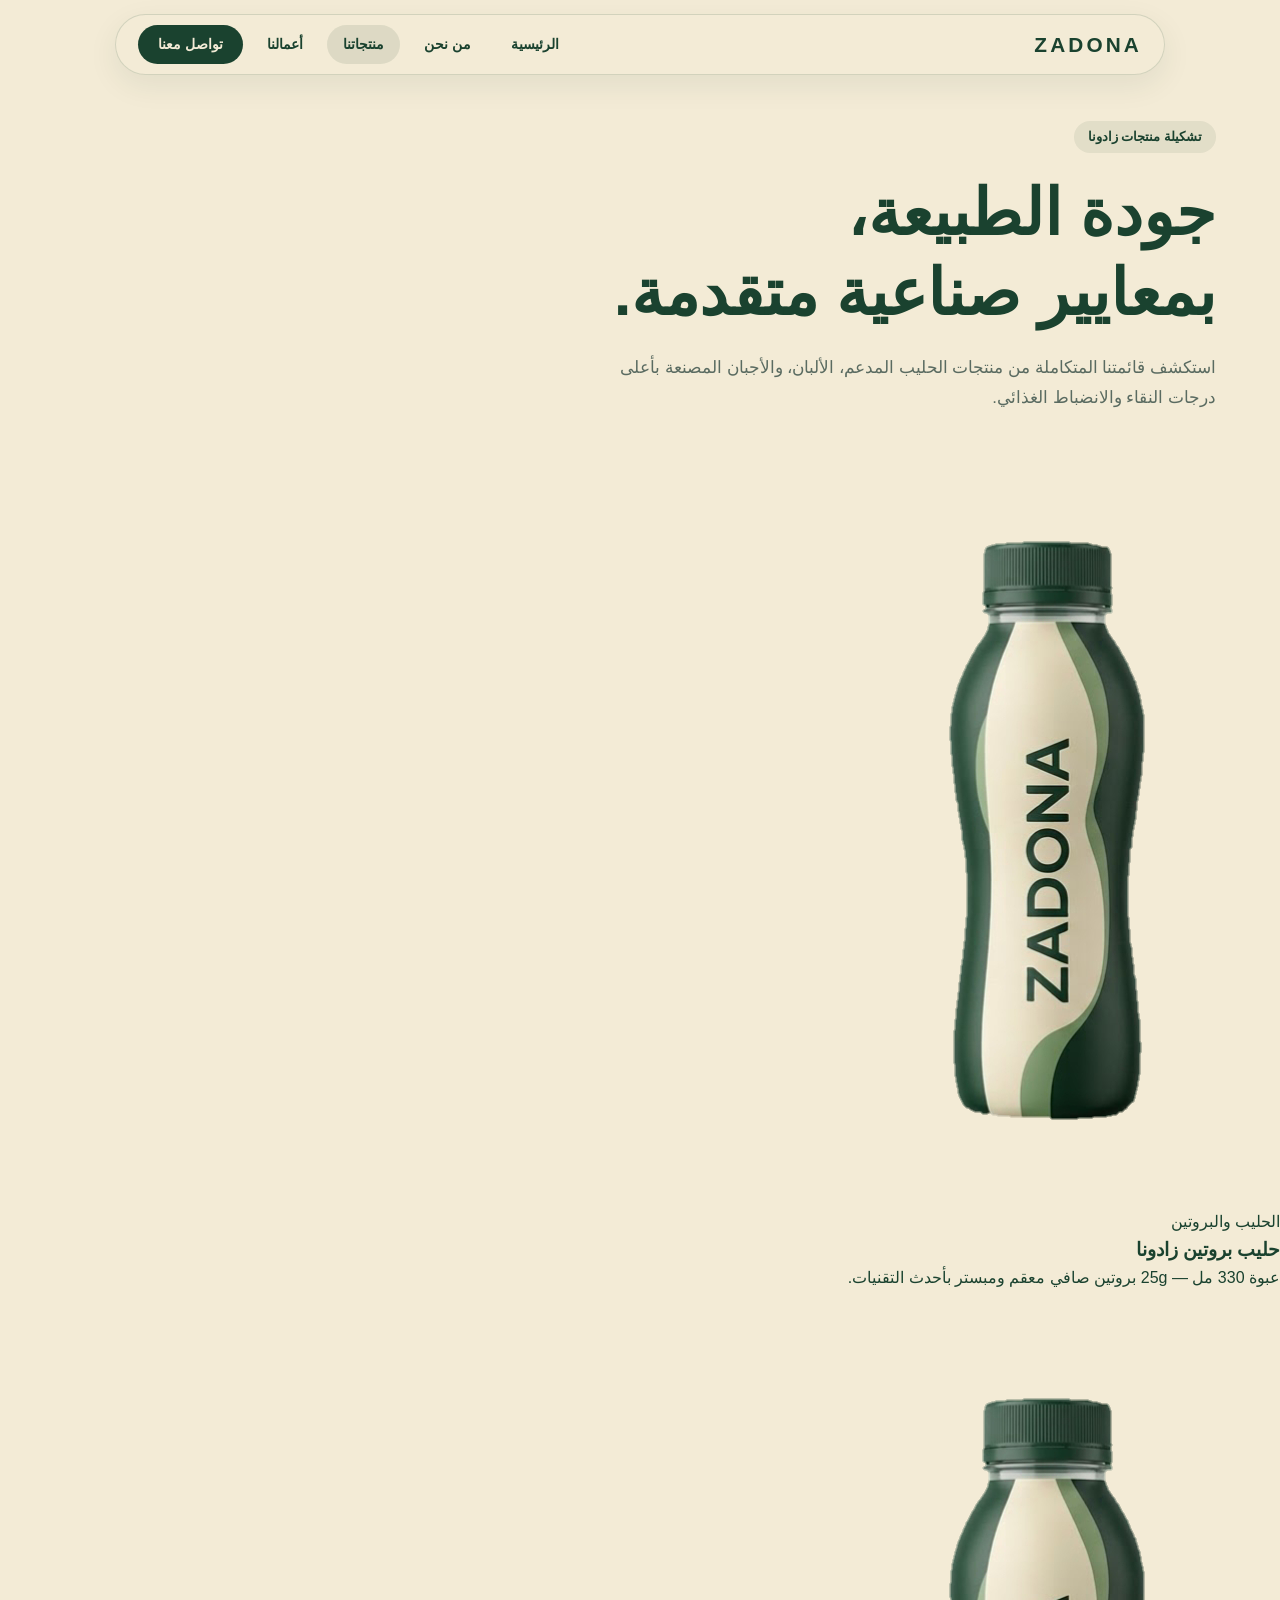
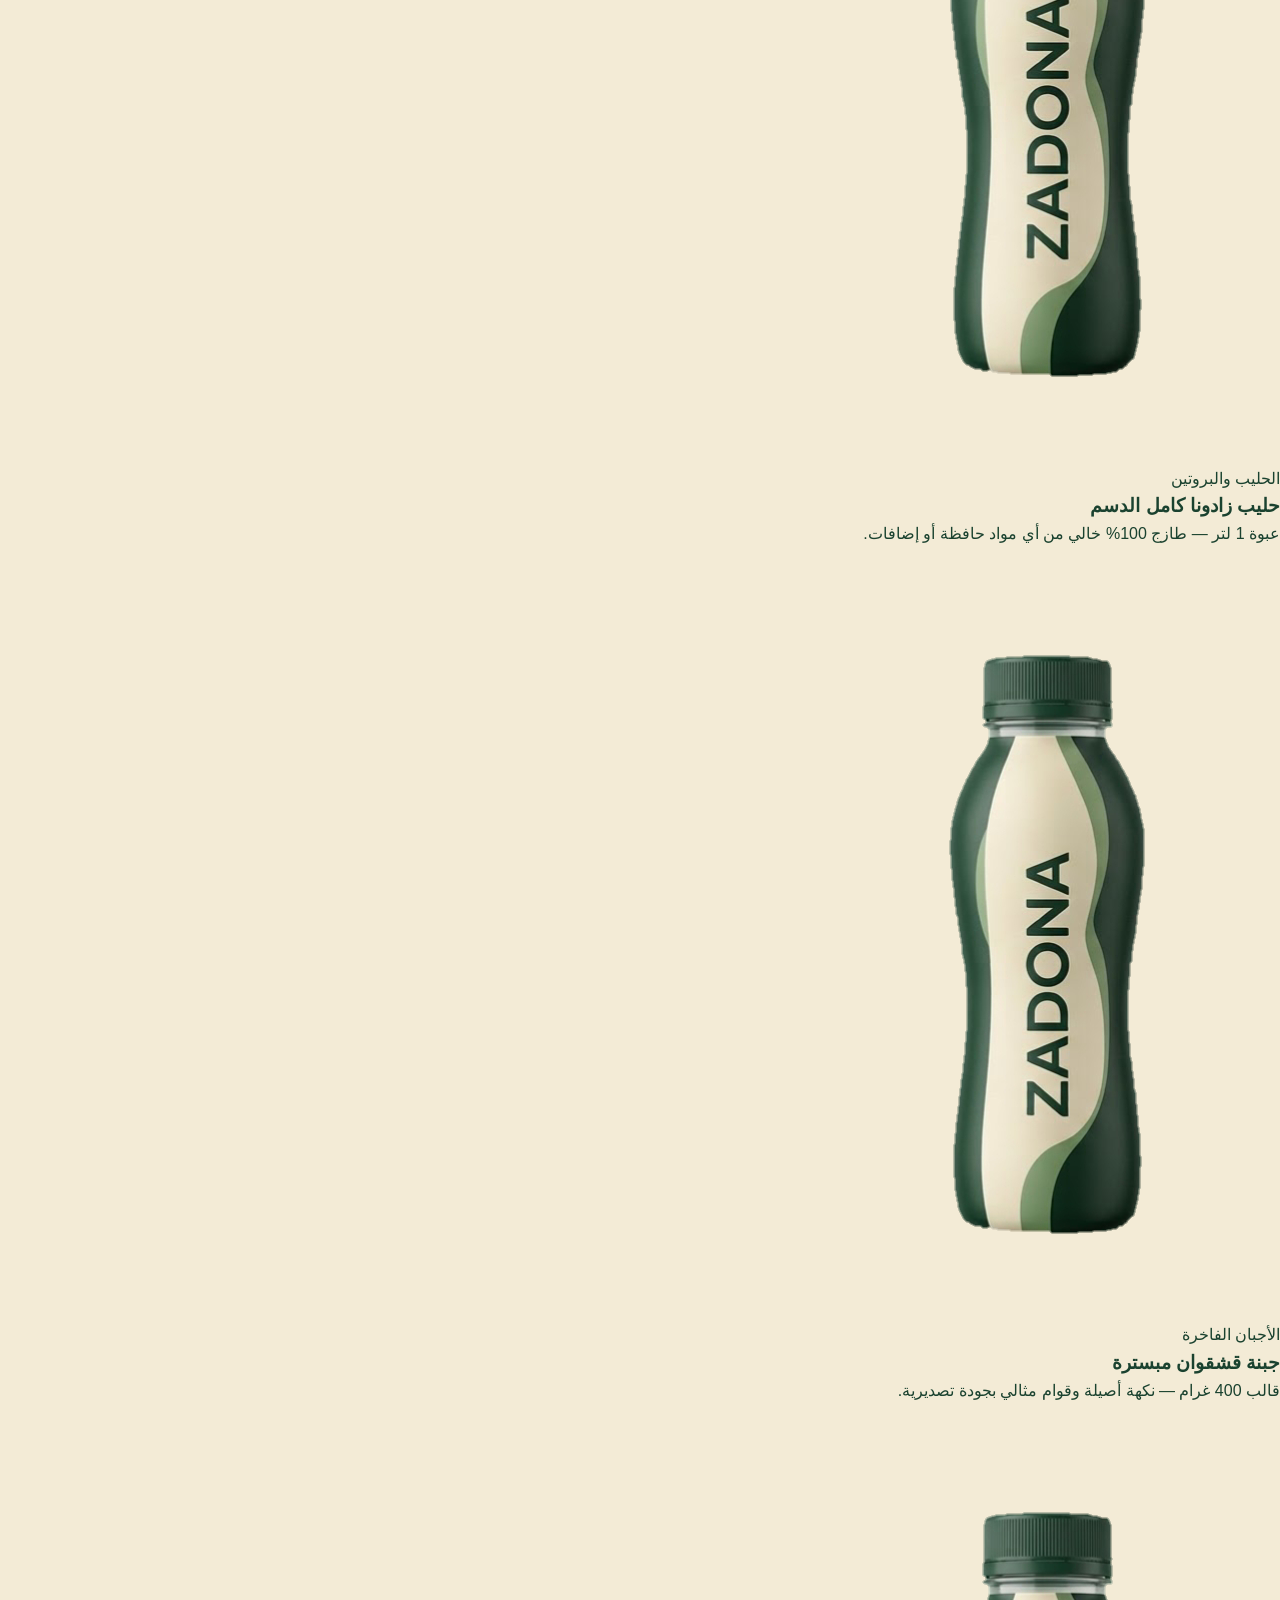
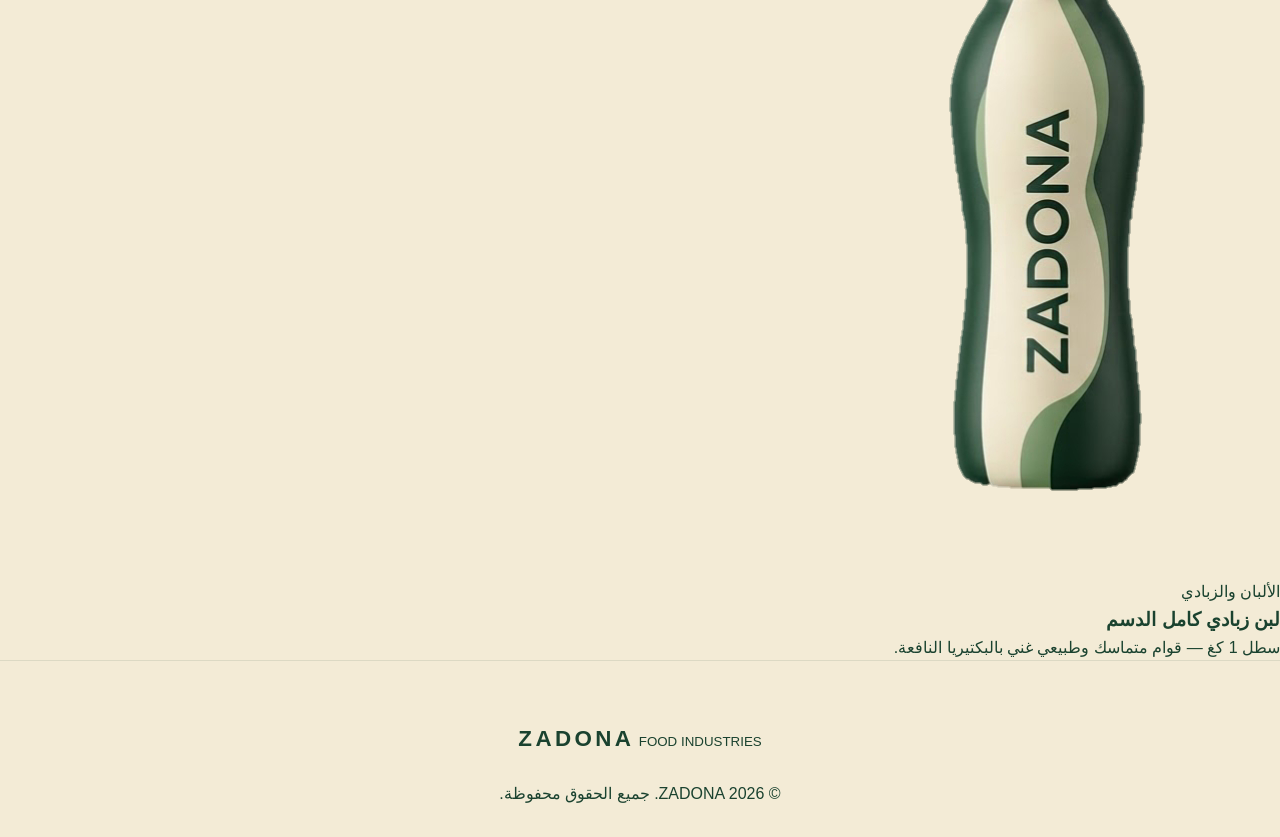
==== products.html @ 3dcd022c "Create products page" ====
<!DOCTYPE html>
<html lang="ar" dir="rtl">
<head>
  <meta charset="UTF-8">
  <meta name="viewport" content="width=device-width, initial-scale=1.0">
  <title>منتجاتنا | ZADONA</title>
  <link rel="stylesheet" href="./style.css?v=2">
</head>
<body>

  <!-- النافبار الزجاجي -->
  <header class="glass-header">
    <div class="glass-nav-container">
      <div class="nav-brand">
        <a href="index.html">ZADONA</a>
      </div>
      <nav class="nav-menu">
        <a href="index.html" class="nav-item">الرئيسية</a>
        <a href="about.html" class="nav-item">من نحن</a>
        <a href="products.html" class="nav-item active">منتجاتنا</a>
        <a href="works.html" class="nav-item">أعمالنا</a>
        <a href="contact.html" class="nav-item nav-btn-cta">تواصل معنا</a>
      </nav>
    </div>
  </header>

  <main>
    <!-- قسم رأس الصفحة -->
    <section class="hero-section" style="padding-bottom: 20px;">
      <div class="hero-container">
        <span class="badge">تشكيلة منتجات زادونا</span>
        <h1 class="hero-title">جودة الطبيعة،<br><span>بمعايير صناعية متقدمة.</span></h1>
        <p class="hero-desc">
          استكشف قائمتنا المتكاملة من منتجات الحليب المدعم، الألبان، والأجبان المصنعة بأعلى درجات النقاء والانضباط الغذائي.
        </p>
      </div>
    </section>

    <!-- شبكة المنتجات -->
    <section class="products-section" style="padding-top: 0;">
      <div class="products-showcase-grid">

        <!-- منتج 1 -->
        <div class="product-item-card">
          <div class="item-img-box">
            <img src="./public/images/bottle.png" alt="حليب بروتين زادونا">
          </div>
          <div class="item-details">
            <span class="item-tag">الحليب والبروتين</span>
            <h3>حليب بروتين زادونا</h3>
            <p>عبوة 330 مل — 25g بروتين صافي معقم ومبستر بأحدث التقنيات.</p>
          </div>
        </div>

        <!-- منتج 2 -->
        <div class="product-item-card">
          <div class="item-img-box">
            <img src="./public/images/bottle.png" alt="حليب كامل الدسم">
          </div>
          <div class="item-details">
            <span class="item-tag">الحليب والبروتين</span>
            <h3>حليب زادونا كامل الدسم</h3>
            <p>عبوة 1 لتر — طازج 100% خالي من أي مواد حافظة أو إضافات.</p>
          </div>
        </div>

        <!-- منتج 3 -->
        <div class="product-item-card">
          <div class="item-img-box">
            <img src="./public/images/bottle.png" alt="جبنة قشقوان زادونا">
          </div>
          <div class="item-details">
            <span class="item-tag">الأجبان الفاخرة</span>
            <h3>جبنة قشقوان مبسترة</h3>
            <p>قالب 400 غرام — نكهة أصيلة وقوام مثالي بجودة تصديرية.</p>
          </div>
        </div>

        <!-- منتج 4 -->
        <div class="product-item-card">
          <div class="item-img-box">
            <img src="./public/images/bottle.png" alt="لبن زبادي زادونا">
          </div>
          <div class="item-details">
            <span class="item-tag">الألبان والزبادي</span>
            <h3>لبن زبادي كامل الدسم</h3>
            <p>سطل 1 كغ — قوام متماسك وطبيعي غني بالبكتيريا النافعة.</p>
          </div>
        </div>

      </div>
    </section>
  </main>

  <!-- الفوتر -->
  <footer class="site-footer">
    <div class="footer-container">
      <div class="footer-logo">
        <span class="brand-name">ZADONA</span>
        <small class="brand-sub">FOOD INDUSTRIES</small>
      </div>
      <p class="footer-rights">© ZADONA 2026. جميع الحقوق محفوظة.</p>
    </div>
  </footer>

</body>
</html>
---- style.css ----
:root {
  --zadona-green: #1a422f;
  --zadona-cream: #f3ebd6;
  --zadona-card-bg: #faf5e8;
  --text-dark: #1a422f;
  --text-muted: #5a6b61;
}

* {
  margin: 0;
  padding: 0;
  box-sizing: border-box;
}

html, body {
  background-color: var(--zadona-cream);
  color: var(--text-dark);
  font-family: -apple-system, BlinkMacSystemFont, "Segoe UI", Roboto, sans-serif;
  overflow-x: hidden;
  line-height: 1.6;
  direction: rtl;
}

/* ===================================================
   نافبار زجاجي (Glassmorphism Navbar)
=================================================== */
.glass-header {
  position: sticky;
  top: 14px;
  left: 0;
  right: 0;
  z-index: 1000;
  padding: 0 16px;
  display: flex;
  justify-content: center;
}

.glass-nav-container {
  width: 100%;
  max-width: 1050px;
  background: rgba(243, 235, 214, 0.75);
  backdrop-filter: blur(16px);
  -webkit-backdrop-filter: blur(16px);
  border: 1px solid rgba(26, 66, 47, 0.15);
  box-shadow: 0 10px 30px rgba(26, 66, 47, 0.08);
  border-radius: 40px;
  padding: 10px 22px;
  display: flex;
  align-items: center;
  justify-content: space-between;
}

.nav-brand a {
  font-size: 1.3rem;
  font-weight: 900;
  letter-spacing: 0.15em;
  color: var(--zadona-green);
  text-decoration: none;
}

.nav-menu {
  display: flex;
  align-items: center;
  gap: 8px;
}

.nav-item {
  text-decoration: none;
  color: var(--zadona-green);
  font-size: 0.88rem;
  font-weight: 700;
  padding: 8px 16px;
  border-radius: 20px;
  transition: 0.25s ease;
}

.nav-item:hover,
.nav-item.active {
  background: rgba(26, 66, 47, 0.1);
}

.nav-btn-cta {
  background: var(--zadona-green) !important;
  color: var(--zadona-cream) !important;
  padding: 8px 20px;
}

/* العبوة في الهيرو */
.floating-bottle {
  position: absolute;
  top: 165px;        /* رفع العبوة لتصير بمحاذاة "بمعايير صناعية" تماماً */
  left: 6vw;
  width: 75px;
  z-index: 10;
  pointer-events: none;
  filter: drop-shadow(0 14px 22px rgba(26, 66, 47, 0.22));
}

.floating-bottle img {
  width: 100%;
  height: auto;
  display: block;
}

/* ===================================================
   الهيرو والأقسام
=================================================== */
.hero-section {
  padding: 60px 24px;
  max-width: 1200px;
  margin: 0 auto;
}

.badge {
  display: inline-block;
  background: rgba(26, 66, 47, 0.08);
  padding: 6px 14px;
  border-radius: 20px;
  font-size: 0.8rem;
  font-weight: 700;
  margin-bottom: 20px;
}

.hero-title {
  font-size: clamp(2.2rem, 5.5vw, 4rem);
  font-weight: 900;
  line-height: 1.25;
  margin-bottom: 20px;
}

.hero-desc {
  font-size: 1.05rem;
  color: var(--text-muted);
  max-width: 600px;
  line-height: 1.8;
}

.hero-bento {
  display: grid;
  grid-template-columns: repeat(2, 1fr);
  gap: 20px;
  margin-top: 30px;
}

.bento-card {
  background: var(--zadona-card-bg);
  border: 1px solid rgba(26, 66, 47, 0.08);
  border-radius: 16px;
  overflow: hidden;
  padding: 16px;
}

.bento-card img {
  width: 100%;
  height: 200px;
  object-fit: cover;
  border-radius: 12px;
  margin-bottom: 12px;
}

.bento-card span {
  font-size: 0.85rem;
  font-weight: 700;
  color: var(--text-muted);
}

/* المدار والجودة */
.about-section {
  padding: 80px 24px;
  background: #fbf7ee;
  border-top: 1px solid rgba(26, 66, 47, 0.06);
}

.about-container {
  max-width: 1100px;
  margin: 0 auto;
  display: grid;
  grid-template-columns: 1fr 1fr;
  align-items: center;
  gap: 40px;
}

.orbit-visual {
  display: flex;
  justify-content: center;
}

.orbit-circle {
  width: 200px;
  height: 200px;
  border: 1px solid rgba(26, 66, 47, 0.2);
  border-radius: 50%;
  position: relative;
  display: flex;
  align-items: center;
  justify-content: center;
}

.orbit-center {
  background: var(--zadona-green);
  color: var(--zadona-cream);
  width: 65px;
  height: 65px;
  border-radius: 50%;
  display: flex;
  align-items: center;
  justify-content: center;
  font-weight: 800;
}

.orbit-tag {
  position: absolute;
  font-weight: 800;
}
.orbit-tag.top { top: 10px; }
.orbit-tag.bottom { bottom: 10px; }

.section-label {
  font-size: 0.8rem;
  font-weight: 700;
  color: var(--text-muted);
  display: block;
  margin-bottom: 10px;
}

.about-content h2 {
  font-size: 2.2rem;
  font-weight: 900;
  margin-bottom: 16px;
}

.quality-editorial {
  padding: 80px 24px;
  max-width: 1100px;
  margin: 0 auto;
}

.quality-top {
  margin-bottom: 40px;
  border-bottom: 1px solid rgba(26, 66, 47, 0.1);
  padding-bottom: 20px;
}

.quality-caption {
  font-size: 1.1rem;
  font-weight: 600;
}

.quality-stage {
  display: flex;
  flex-direction: column;
  gap: 30px;
}

.quality-item {
  display: grid;
  grid-template-columns: 45px 1fr;
  gap: 16px;
  border-bottom: 1px solid rgba(26, 66, 47, 0.08);
  padding-bottom: 24px;
}

.quality-badges {
  margin-top: 50px;
  display: grid;
  grid-template-columns: repeat(4, 1fr);
  gap: 14px;
}

.quality-badges > div {
  background: var(--zadona-card-bg);
  border: 1px solid rgba(26, 66, 47, 0.1);
  border-radius: 12px;
  padding: 16px;
  text-align: center;
}

/* الإحصائيات وبانر التواصل */
.stats-section {
  padding: 50px 24px;
  background: #ebe3cb;
}

.stats-container {
  max-width: 900px;
  margin: 0 auto;
  display: grid;
  grid-template-columns: repeat(3, 1fr);
  gap: 20px;
  text-align: center;
}

.stat-num {
  font-size: 2.4rem;
  font-weight: 900;
  display: block;
}

.contact-cta-section {
  background: var(--zadona-green);
  color: var(--zadona-cream);
  padding: 80px 24px;
  text-align: center;
}

.cta-title {
  font-size: 2.6rem;
  font-weight: 900;
  margin-bottom: 24px;
}

.cta-btn {
  display: inline-flex;
  background: var(--zadona-cream);
  color: var(--zadona-green);
  padding: 12px 28px;
  border-radius: 30px;
  text-decoration: none;
  font-weight: 800;
}

/* ===================================================
   الفوتر الأخضر الموحد
=================================================== */
.site-footer {
  padding: 60px 24px 30px;
  text-align: center;
  border-top: 1px solid rgba(26, 66, 47, 0.1);
}

.footer-container {
  max-width: 600px;
  margin: 0 auto;
  display: flex;
  flex-direction: column;
  gap: 24px;
}

.brand-name {
  font-size: 1.4rem;
  font-weight: 900;
  letter-spacing: 0.15em;
  color: var(--zadona-green);
}

.contact-list {
  list-style: none;
  display: flex;
  flex-direction: column;
  gap: 8px;
  margin-top: 10px;
}

.contact-list a {
  color: var(--zadona-green);
  text-decoration: none;
  font-weight: 600;
}

.social-links {
  display: flex;
  justify-content: center;
  flex-wrap: wrap;
  gap: 10px;
  margin-top: 10px;
}

.social-links a {
  color: var(--zadona-green);
  text-decoration: none;
  font-size: 0.85rem;
  font-weight: 700;
  padding: 6px 14px;
  border: 1px solid rgba(26, 66, 47, 0.25);
  border-radius: 20px;
}

.footer-bottom {
  margin-top: 30px;
  border-top: 1px solid rgba(26, 66, 47, 0.08);
  padding-top: 16px;
  font-size: 0.75rem;
  color: var(--text-muted);
}

/* تجاوب الموبايل */
@media (max-width: 768px) {
  .hero-bento,
  .about-container,
  .stats-container {
    grid-template-columns: 1fr;
  }
  .quality-badges {
    grid-template-columns: repeat(2, 1fr);
  }
  .glass-header {
    top: 8px;
    padding: 0 10px;
  }
  .glass-nav-container {
    padding: 8px 12px;
    border-radius: 20px;
  }
  .nav-menu {
    gap: 4px;
    overflow-x: auto;
  }
  .nav-item {
    font-size: 0.76rem;
    padding: 5px 8px;
    white-space: nowrap;
  }
}
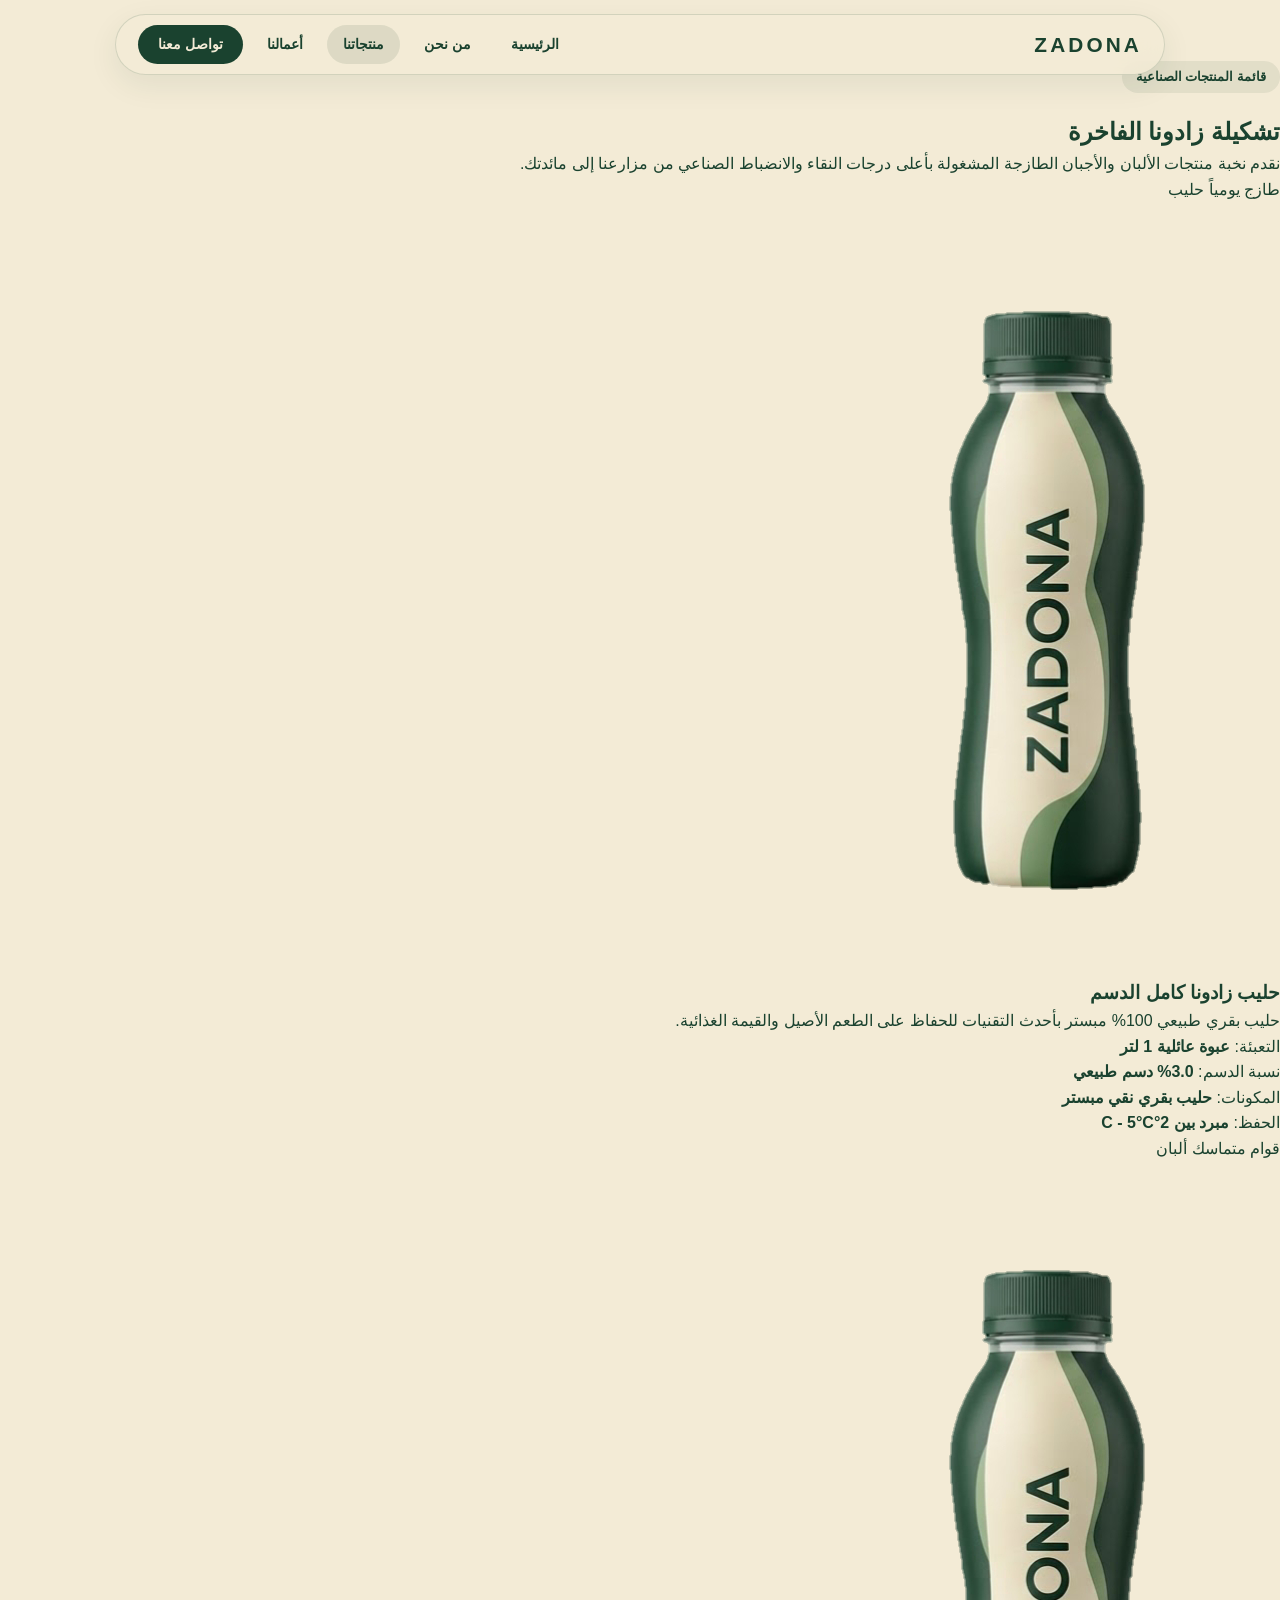
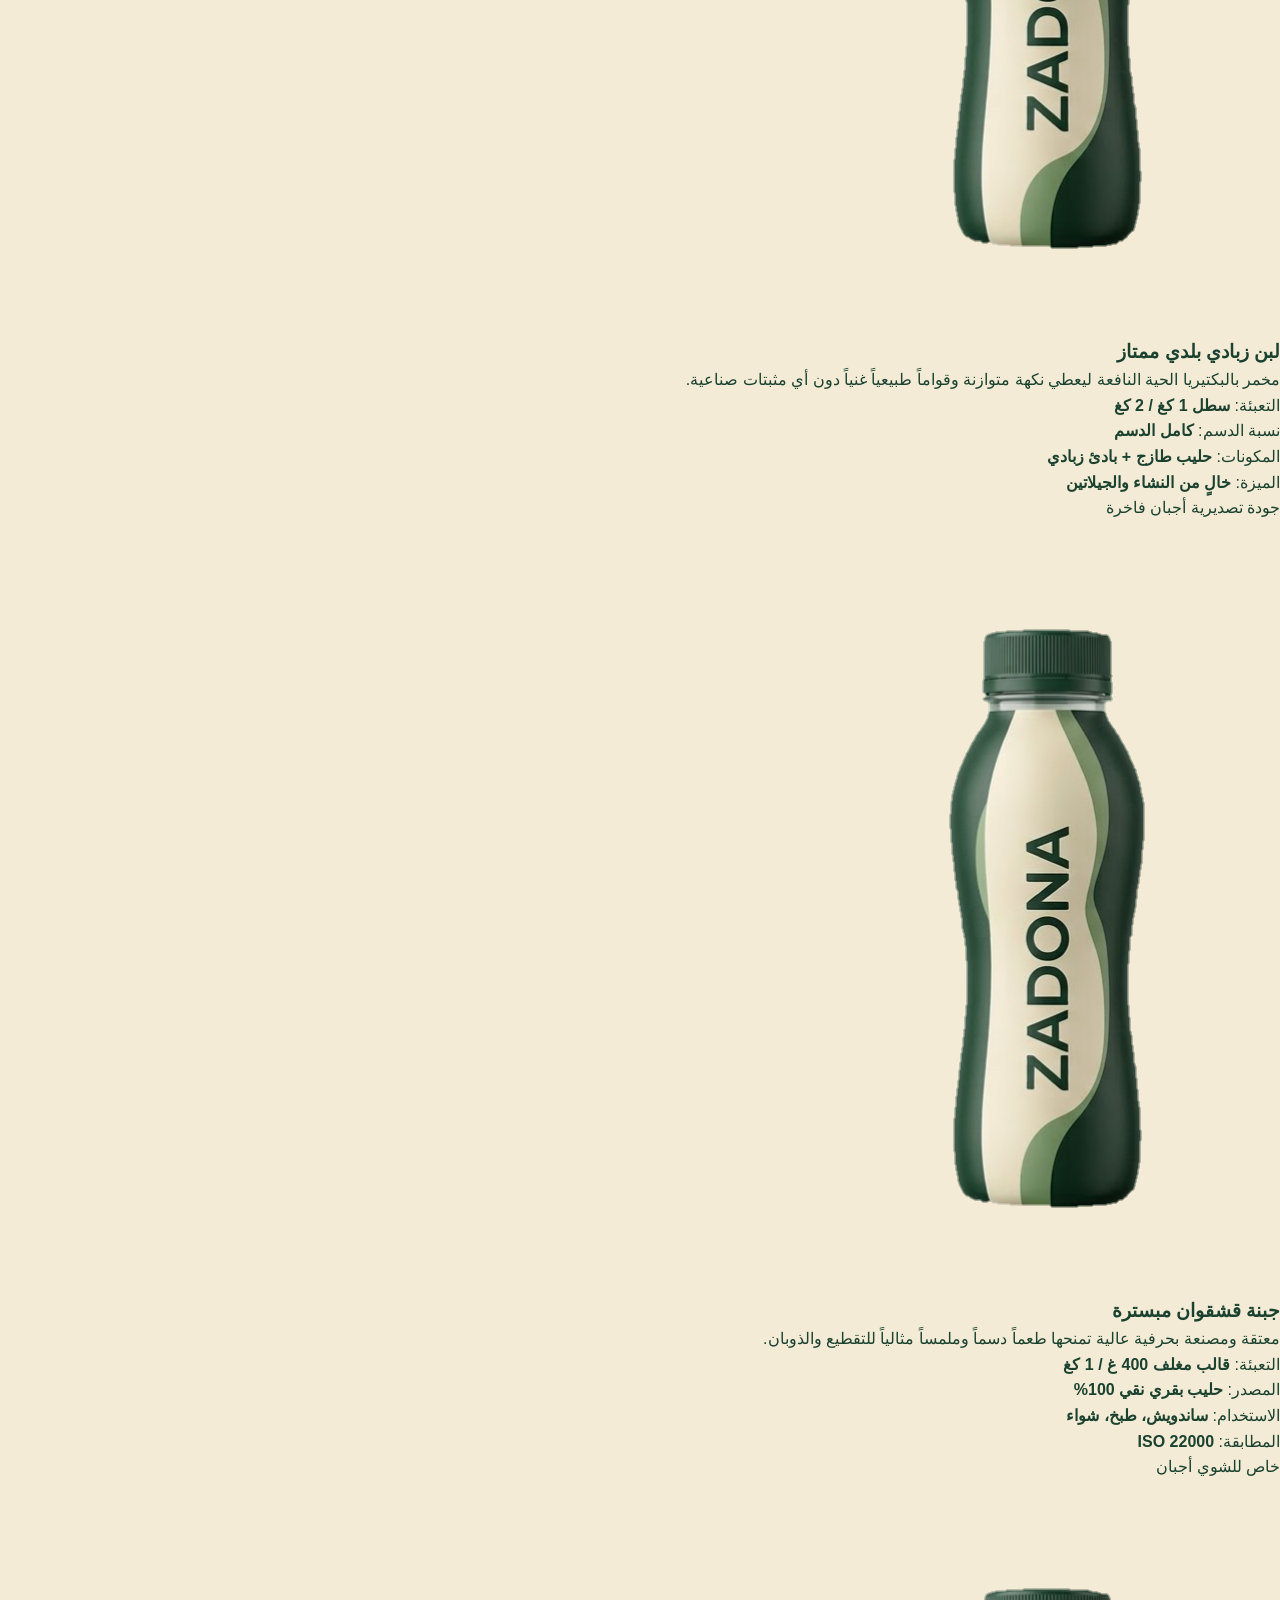
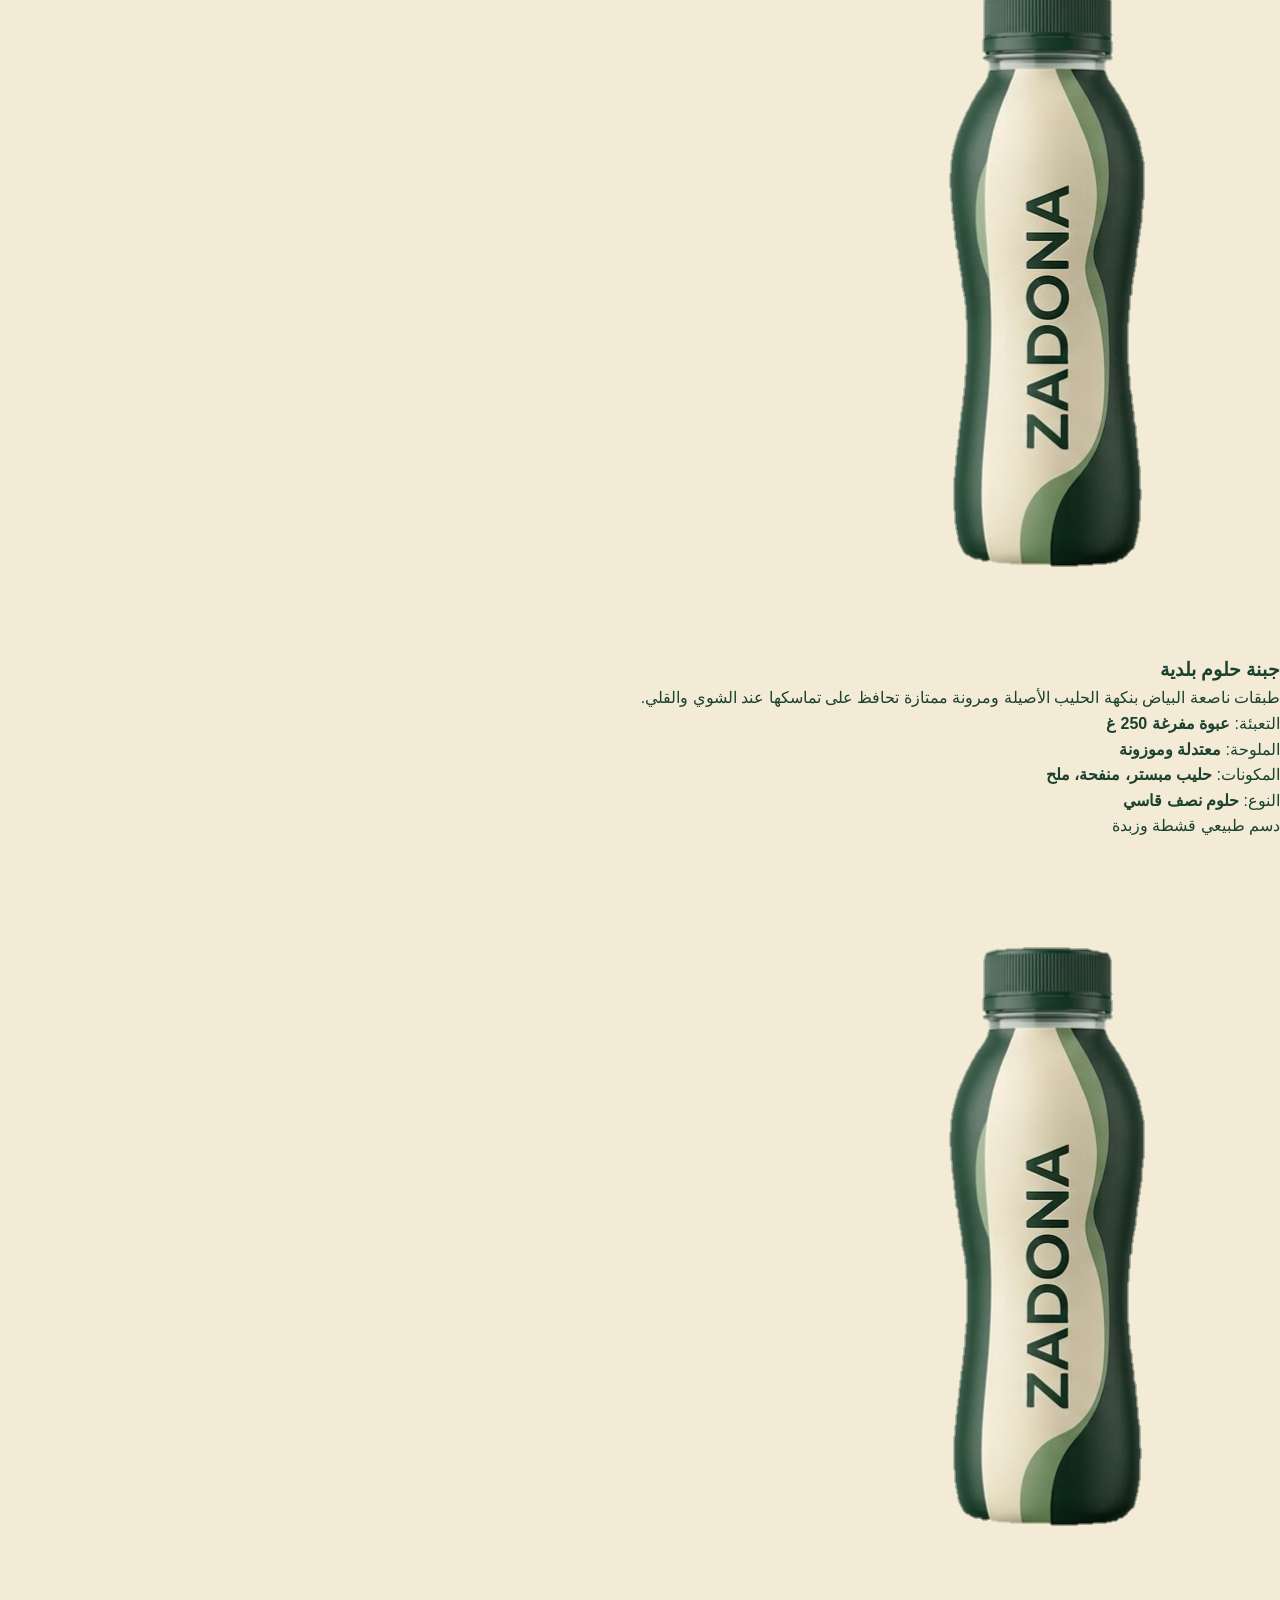
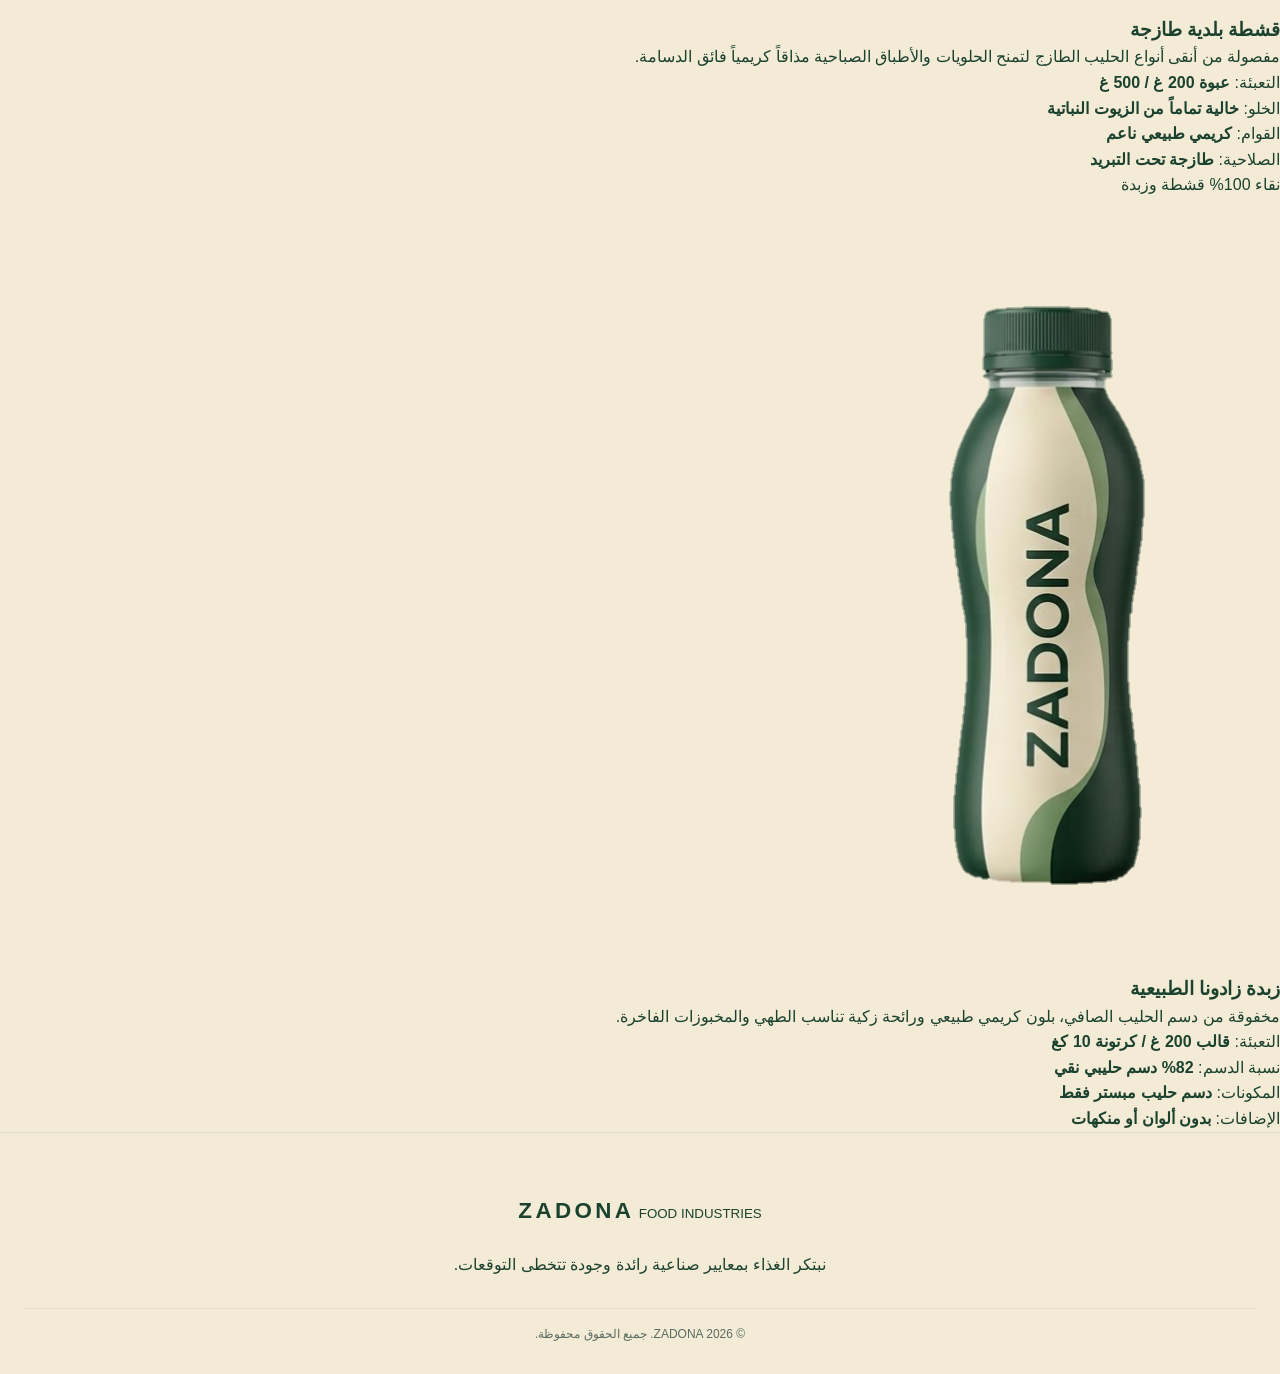
==== commit 7f387ef8: "Update products catalog page" ====
--- a/products.html
+++ b/products.html
@@ -4,7 +4,7 @@
   <meta charset="UTF-8">
   <meta name="viewport" content="width=device-width, initial-scale=1.0">
   <title>منتجاتنا | ZADONA</title>
-  <link rel="stylesheet" href="./style.css?v=2">
+  <link rel="stylesheet" href="./style.css?v=3">
 </head>
 <body>
 
@@ -25,66 +25,220 @@
   </header>
 
   <main>
-    <!-- قسم رأس الصفحة -->
-    <section class="hero-section" style="padding-bottom: 20px;">
-      <div class="hero-container">
-        <span class="badge">تشكيلة منتجات زادونا</span>
-        <h1 class="hero-title">جودة الطبيعة،<br><span>بمعايير صناعية متقدمة.</span></h1>
-        <p class="hero-desc">
-          استكشف قائمتنا المتكاملة من منتجات الحليب المدعم، الألبان، والأجبان المصنعة بأعلى درجات النقاء والانضباط الغذائي.
-        </p>
+    <!-- رأس الصفحة -->
+    <section class="products-hero">
+      <div class="products-hero-inner">
+        <span class="badge">قائمة المنتجات الصناعية</span>
+        <h1>تشكيلة زادونا الفاخرة</h1>
+        <p>نقدم نخبة منتجات الألبان والأجبان الطازجة المشغولة بأعلى درجات النقاء والانضباط الصناعي من مزارعنا إلى مائدتك.</p>
       </div>
     </section>
 
-    <!-- شبكة المنتجات -->
-    <section class="products-section" style="padding-top: 0;">
-      <div class="products-showcase-grid">
-
-        <!-- منتج 1 -->
-        <div class="product-item-card">
-          <div class="item-img-box">
-            <img src="./public/images/bottle.png" alt="حليب بروتين زادونا">
-          </div>
-          <div class="item-details">
-            <span class="item-tag">الحليب والبروتين</span>
-            <h3>حليب بروتين زادونا</h3>
-            <p>عبوة 330 مل — 25g بروتين صافي معقم ومبستر بأحدث التقنيات.</p>
-          </div>
-        </div>
-
-        <!-- منتج 2 -->
-        <div class="product-item-card">
-          <div class="item-img-box">
-            <img src="./public/images/bottle.png" alt="حليب كامل الدسم">
-          </div>
-          <div class="item-details">
-            <span class="item-tag">الحليب والبروتين</span>
+    <!-- شبكة المنتجات الفخمة -->
+    <section class="products-catalog">
+      <div class="catalog-grid">
+
+        <!-- 1. حليب طازج مبستر -->
+        <div class="luxury-card">
+          <div class="card-head">
+            <span class="tag-status">طازج يومياً</span>
+            <span class="tag-category">حليب</span>
+          </div>
+          <div class="card-visual">
+            <img src="./public/images/bottle.png" alt="حليب زادونا كامل الدسم">
+          </div>
+          <div class="card-body">
             <h3>حليب زادونا كامل الدسم</h3>
-            <p>عبوة 1 لتر — طازج 100% خالي من أي مواد حافظة أو إضافات.</p>
-          </div>
-        </div>
-
-        <!-- منتج 3 -->
-        <div class="product-item-card">
-          <div class="item-img-box">
+            <p class="card-brief">حليب بقري طبيعي 100% مبستر بأحدث التقنيات للحفاظ على الطعم الأصيل والقيمة الغذائية.</p>
+            
+            <div class="spec-list">
+              <div class="spec-row">
+                <span>التعبئة:</span>
+                <strong>عبوة عائلية 1 لتر</strong>
+              </div>
+              <div class="spec-row">
+                <span>نسبة الدسم:</span>
+                <strong>3.0% دسم طبيعي</strong>
+              </div>
+              <div class="spec-row">
+                <span>المكونات:</span>
+                <strong>حليب بقري نقي مبستر</strong>
+              </div>
+              <div class="spec-row">
+                <span>الحفظ:</span>
+                <strong>مبرد بين 2°C - 5°C</strong>
+              </div>
+            </div>
+          </div>
+        </div>
+
+        <!-- 2. لبن زبادي -->
+        <div class="luxury-card">
+          <div class="card-head">
+            <span class="tag-status">قوام متماسك</span>
+            <span class="tag-category">ألبان</span>
+          </div>
+          <div class="card-visual">
+            <img src="./public/images/bottle.png" alt="لبن زبادي زادونا">
+          </div>
+          <div class="card-body">
+            <h3>لبن زبادي بلدي ممتاز</h3>
+            <p class="card-brief">مخمر بالبكتيريا الحية النافعة ليعطي نكهة متوازنة وقواماً طبيعياً غنياً دون أي مثبتات صناعية.</p>
+            
+            <div class="spec-list">
+              <div class="spec-row">
+                <span>التعبئة:</span>
+                <strong>سطل 1 كغ / 2 كغ</strong>
+              </div>
+              <div class="spec-row">
+                <span>نسبة الدسم:</span>
+                <strong>كامل الدسم</strong>
+              </div>
+              <div class="spec-row">
+                <span>المكونات:</span>
+                <strong>حليب طازج + بادئ زبادي</strong>
+              </div>
+              <div class="spec-row">
+                <span>الميزة:</span>
+                <strong>خالٍ من النشاء والجيلاتين</strong>
+              </div>
+            </div>
+          </div>
+        </div>
+
+        <!-- 3. جبنة قشقوان -->
+        <div class="luxury-card">
+          <div class="card-head">
+            <span class="tag-status">جودة تصديرية</span>
+            <span class="tag-category">أجبان فاخرة</span>
+          </div>
+          <div class="card-visual">
             <img src="./public/images/bottle.png" alt="جبنة قشقوان زادونا">
           </div>
-          <div class="item-details">
-            <span class="item-tag">الأجبان الفاخرة</span>
+          <div class="card-body">
             <h3>جبنة قشقوان مبسترة</h3>
-            <p>قالب 400 غرام — نكهة أصيلة وقوام مثالي بجودة تصديرية.</p>
-          </div>
-        </div>
-
-        <!-- منتج 4 -->
-        <div class="product-item-card">
-          <div class="item-img-box">
-            <img src="./public/images/bottle.png" alt="لبن زبادي زادونا">
-          </div>
-          <div class="item-details">
-            <span class="item-tag">الألبان والزبادي</span>
-            <h3>لبن زبادي كامل الدسم</h3>
-            <p>سطل 1 كغ — قوام متماسك وطبيعي غني بالبكتيريا النافعة.</p>
+            <p class="card-brief">معتقة ومصنعة بحرفية عالية تمنحها طعماً دسماً وملمساً مثالياً للتقطيع والذوبان.</p>
+            
+            <div class="spec-list">
+              <div class="spec-row">
+                <span>التعبئة:</span>
+                <strong>قالب مغلف 400 غ / 1 كغ</strong>
+              </div>
+              <div class="spec-row">
+                <span>المصدر:</span>
+                <strong>حليب بقري نقي 100%</strong>
+              </div>
+              <div class="spec-row">
+                <span>الاستخدام:</span>
+                <strong>ساندويش، طبخ، شواء</strong>
+              </div>
+              <div class="spec-row">
+                <span>المطابقة:</span>
+                <strong>ISO 22000</strong>
+              </div>
+            </div>
+          </div>
+        </div>
+
+        <!-- 4. جبنة حلوم -->
+        <div class="luxury-card">
+          <div class="card-head">
+            <span class="tag-status">خاص للشوي</span>
+            <span class="tag-category">أجبان</span>
+          </div>
+          <div class="card-visual">
+            <img src="./public/images/bottle.png" alt="جبنة حلوم زادونا">
+          </div>
+          <div class="card-body">
+            <h3>جبنة حلوم بلدية</h3>
+            <p class="card-brief">طبقات ناصعة البياض بنكهة الحليب الأصيلة ومرونة ممتازة تحافظ على تماسكها عند الشوي والقلي.</p>
+            
+            <div class="spec-list">
+              <div class="spec-row">
+                <span>التعبئة:</span>
+                <strong>عبوة مفرغة 250 غ</strong>
+              </div>
+              <div class="spec-row">
+                <span>الملوحة:</span>
+                <strong>معتدلة وموزونة</strong>
+              </div>
+              <div class="spec-row">
+                <span>المكونات:</span>
+                <strong>حليب مبستر، منفحة، ملح</strong>
+              </div>
+              <div class="spec-row">
+                <span>النوع:</span>
+                <strong>حلوم نصف قاسي</strong>
+              </div>
+            </div>
+          </div>
+        </div>
+
+        <!-- 5. قشطة بلدية -->
+        <div class="luxury-card">
+          <div class="card-head">
+            <span class="tag-status">دسم طبيعي</span>
+            <span class="tag-category">قشطة وزبدة</span>
+          </div>
+          <div class="card-visual">
+            <img src="./public/images/bottle.png" alt="قشطة زادونا">
+          </div>
+          <div class="card-body">
+            <h3>قشطة بلدية طازجة</h3>
+            <p class="card-brief">مفصولة من أنقى أنواع الحليب الطازج لتمنح الحلويات والأطباق الصباحية مذاقاً كريمياً فائق الدسامة.</p>
+            
+            <div class="spec-list">
+              <div class="spec-row">
+                <span>التعبئة:</span>
+                <strong>عبوة 200 غ / 500 غ</strong>
+              </div>
+              <div class="spec-row">
+                <span>الخلو:</span>
+                <strong>خالية تماماً من الزيوت النباتية</strong>
+              </div>
+              <div class="spec-row">
+                <span>القوام:</span>
+                <strong>كريمي طبيعي ناعم</strong>
+              </div>
+              <div class="spec-row">
+                <span>الصلاحية:</span>
+                <strong>طازجة تحت التبريد</strong>
+              </div>
+            </div>
+          </div>
+        </div>
+
+        <!-- 6. زبدة طبيعية -->
+        <div class="luxury-card">
+          <div class="card-head">
+            <span class="tag-status">نقاء 100%</span>
+            <span class="tag-category">قشطة وزبدة</span>
+          </div>
+          <div class="card-visual">
+            <img src="./public/images/bottle.png" alt="زبدة زادونا">
+          </div>
+          <div class="card-body">
+            <h3>زبدة زادونا الطبيعية</h3>
+            <p class="card-brief">مخفوقة من دسم الحليب الصافي، بلون كريمي طبيعي ورائحة زكية تناسب الطهي والمخبوزات الفاخرة.</p>
+            
+            <div class="spec-list">
+              <div class="spec-row">
+                <span>التعبئة:</span>
+                <strong>قالب 200 غ / كرتونة 10 كغ</strong>
+              </div>
+              <div class="spec-row">
+                <span>نسبة الدسم:</span>
+                <strong>82% دسم حليبي نقي</strong>
+              </div>
+              <div class="spec-row">
+                <span>المكونات:</span>
+                <strong>دسم حليب مبستر فقط</strong>
+              </div>
+              <div class="spec-row">
+                <span>الإضافات:</span>
+                <strong>بدون ألوان أو منكهات</strong>
+              </div>
+            </div>
           </div>
         </div>
 
@@ -99,6 +253,9 @@
         <span class="brand-name">ZADONA</span>
         <small class="brand-sub">FOOD INDUSTRIES</small>
       </div>
+      <p class="footer-desc">نبتكر الغذاء بمعايير صناعية رائدة وجودة تتخطى التوقعات.</p>
+    </div>
+    <div class="footer-bottom">
       <p class="footer-rights">© ZADONA 2026. جميع الحقوق محفوظة.</p>
     </div>
   </footer>
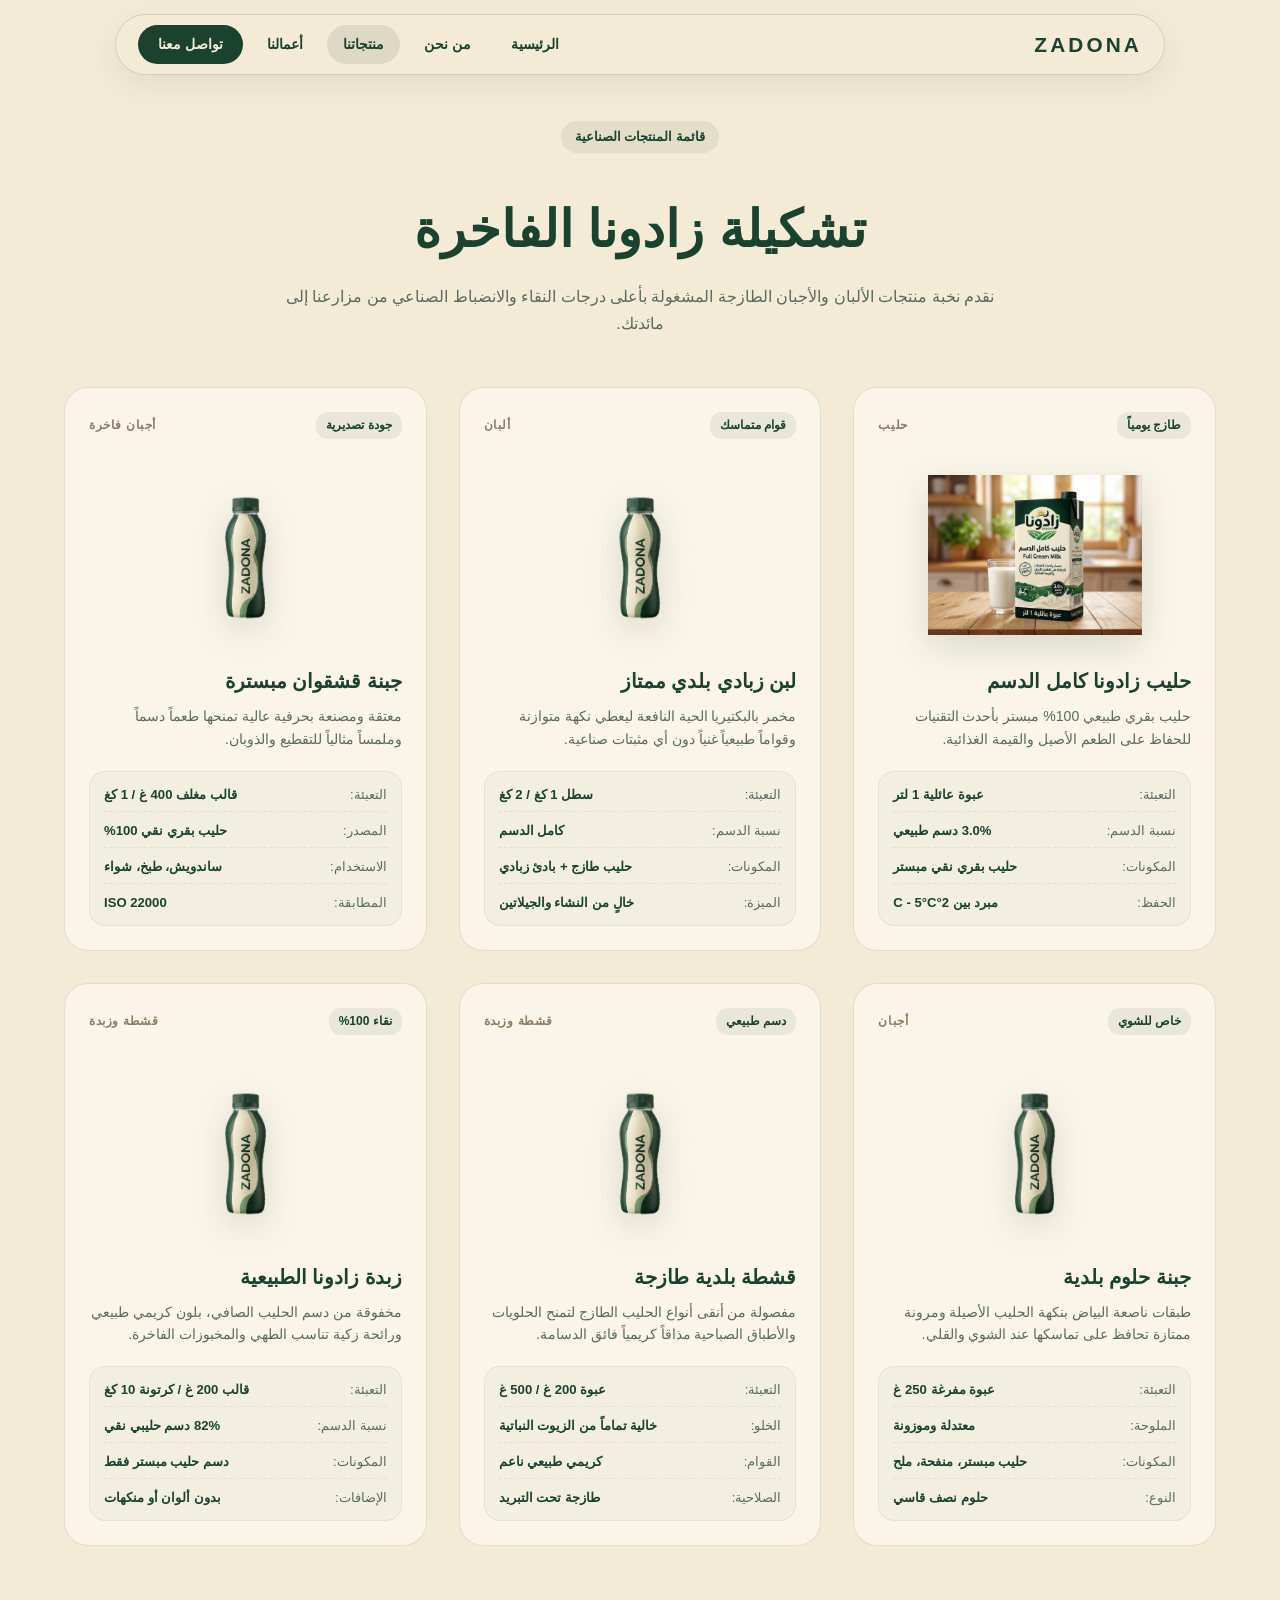
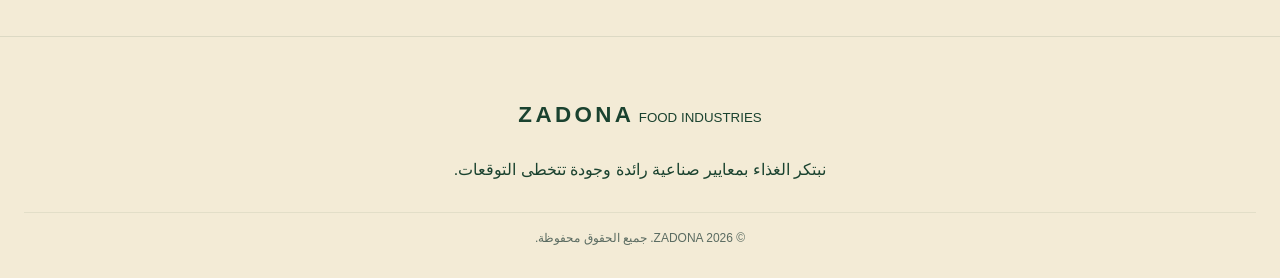
==== commit 87a62f02: "Update full-fat milk product image" ====
--- a/products.html
+++ b/products.html
@@ -45,7 +45,7 @@
             <span class="tag-category">حليب</span>
           </div>
           <div class="card-visual">
-            <img src="./public/images/bottle.png" alt="حليب زادونا كامل الدسم">
+            <img src="./public/images/milk-1l.png" alt="حليب زادونا كامل الدسم">
           </div>
           <div class="card-body">
             <h3>حليب زادونا كامل الدسم</h3>
--- a/style.css
+++ b/style.css
@@ -410,4 +410,154 @@
     padding: 5px 8px;
     white-space: nowrap;
   }
-}+}
+
+/* ===================================================
+   تنسيق صفحة المنتجات والكروت الفاخرة
+=================================================== */
+.products-hero {
+  padding: 60px 24px 30px;
+  text-align: center;
+}
+
+.products-hero-inner {
+  max-width: 750px;
+  margin: 0 auto;
+}
+
+.products-hero h1 {
+  font-size: clamp(2rem, 4.5vw, 3.2rem);
+  font-weight: 900;
+  color: var(--zadona-green);
+  margin: 16px 0 12px;
+}
+
+.products-hero p {
+  color: var(--text-muted);
+  font-size: 1rem;
+  line-height: 1.7;
+}
+
+.products-catalog {
+  padding: 20px 24px 90px;
+  max-width: 1200px;
+  margin: 0 auto;
+}
+
+.catalog-grid {
+  display: grid;
+  grid-template-columns: repeat(auto-fill, minmax(320px, 1fr));
+  gap: 32px;
+}
+
+/* الكرت الفاخر */
+.luxury-card {
+  background: var(--zadona-card-bg);
+  border: 1px solid rgba(26, 66, 47, 0.12);
+  border-radius: 24px;
+  padding: 24px;
+  display: flex;
+  flex-direction: column;
+  transition: transform 0.25s ease, box-shadow 0.25s ease;
+}
+
+.luxury-card:hover {
+  transform: translateY(-4px);
+  box-shadow: 0 16px 30px rgba(26, 66, 47, 0.08);
+}
+
+.card-head {
+  display: flex;
+  justify-content: space-between;
+  align-items: center;
+  margin-bottom: 16px;
+}
+
+.tag-status {
+  font-size: 0.75rem;
+  font-weight: 700;
+  background: rgba(26, 66, 47, 0.08);
+  color: var(--zadona-green);
+  padding: 4px 10px;
+  border-radius: 12px;
+}
+
+.tag-category {
+  font-size: 0.75rem;
+  font-weight: 800;
+  color: #8c7b64;
+  letter-spacing: 0.05em;
+}
+
+.card-visual {
+  height: 180px;
+  display: flex;
+  align-items: center;
+  justify-content: center;
+  margin: 10px 0 20px;
+}
+
+.card-visual img {
+  max-height: 160px;
+  width: auto;
+  object-fit: contain;
+  filter: drop-shadow(0 12px 18px rgba(26, 66, 47, 0.15));
+}
+
+.card-body h3 {
+  font-size: 1.25rem;
+  font-weight: 900;
+  color: var(--zadona-green);
+  margin-bottom: 8px;
+}
+
+.card-brief {
+  font-size: 0.88rem;
+  color: var(--text-muted);
+  line-height: 1.6;
+  margin-bottom: 20px;
+  min-height: 42px;
+}
+
+/* جدول المواصفات */
+.spec-list {
+  background: rgba(26, 66, 47, 0.03);
+  border: 1px solid rgba(26, 66, 47, 0.07);
+  border-radius: 16px;
+  padding: 12px 14px;
+  display: flex;
+  flex-direction: column;
+  gap: 8px;
+  margin-top: auto;
+}
+
+.spec-row {
+  display: flex;
+  justify-content: space-between;
+  align-items: center;
+  font-size: 0.82rem;
+  border-bottom: 1px dashed rgba(26, 66, 47, 0.08);
+  padding-bottom: 6px;
+}
+
+.spec-row:last-child {
+  border-bottom: none;
+  padding-bottom: 0;
+}
+
+.spec-row span {
+  color: var(--text-muted);
+}
+
+.spec-row strong {
+  color: var(--zadona-green);
+  font-weight: 700;
+}
+
+/* التجاوب */
+@media (max-width: 600px) {
+  .catalog-grid {
+    grid-template-columns: 1fr;
+    gap: 24px;
+  }
+}
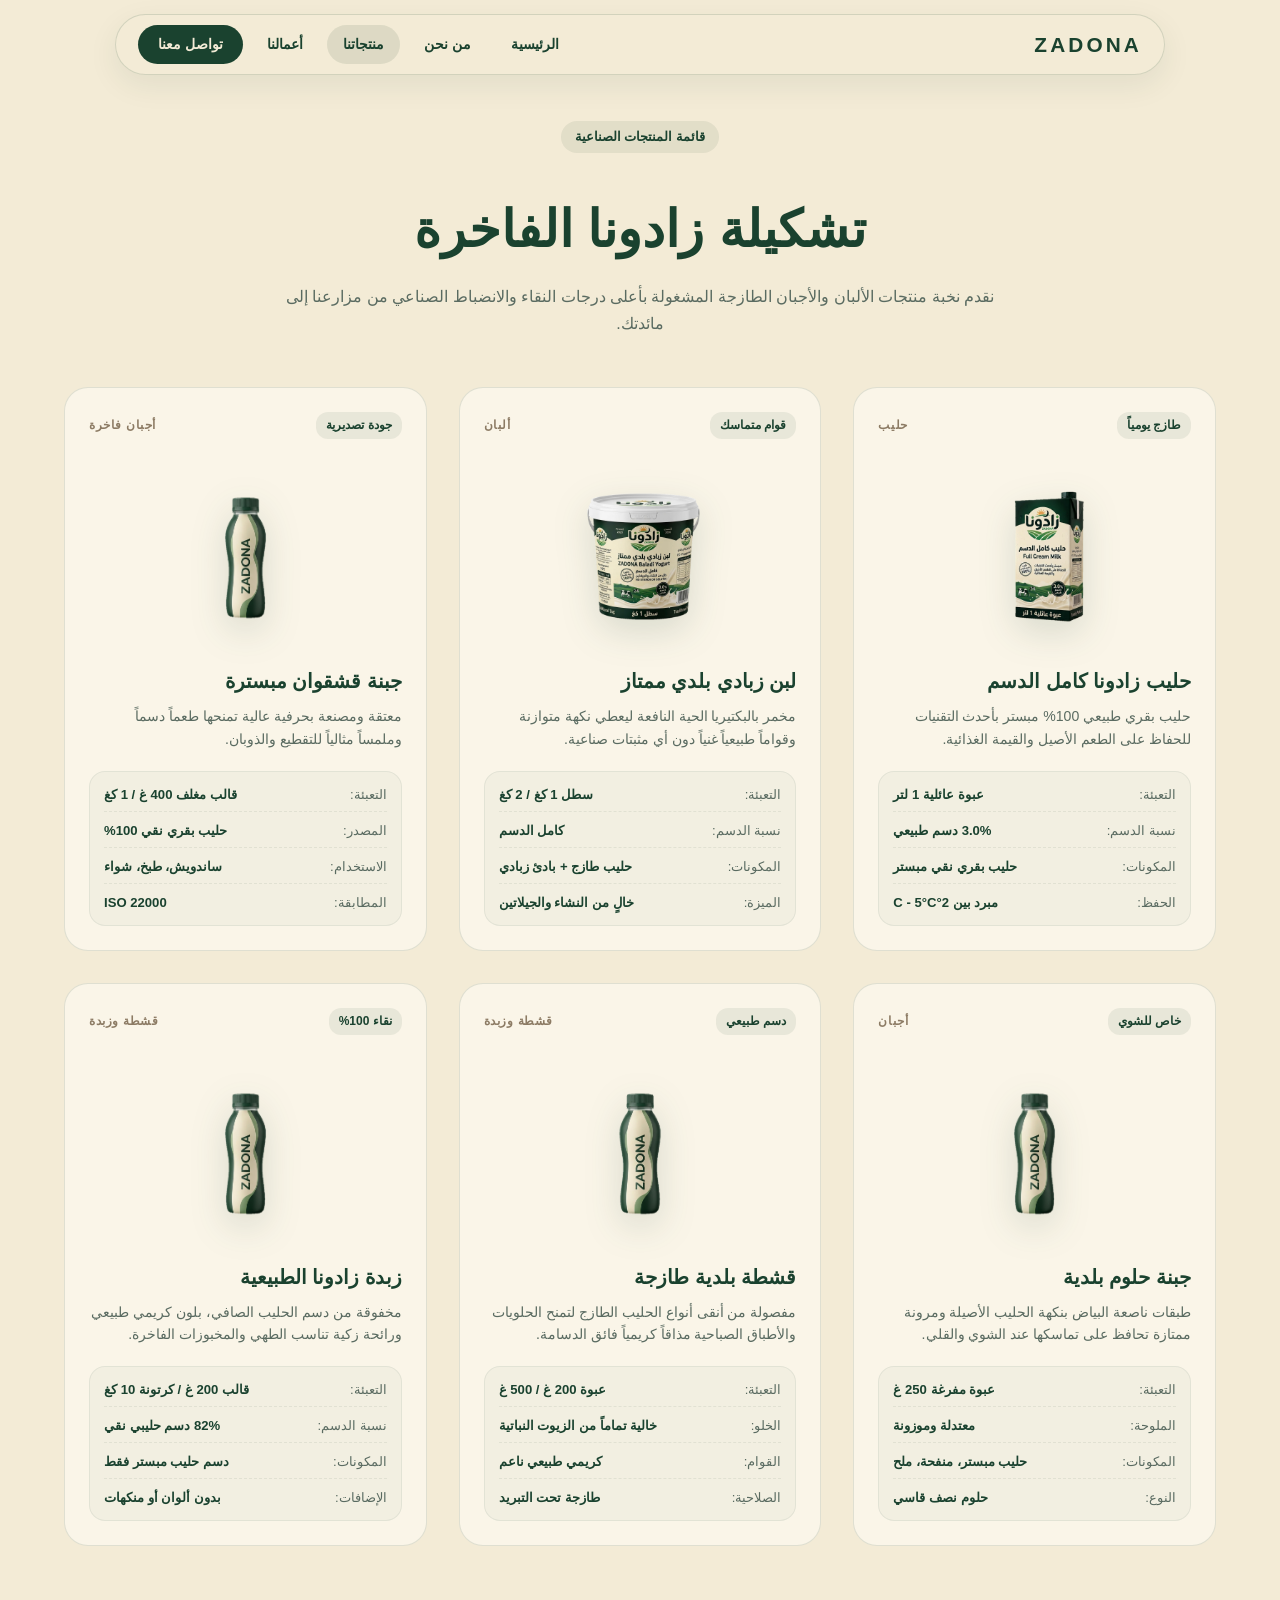
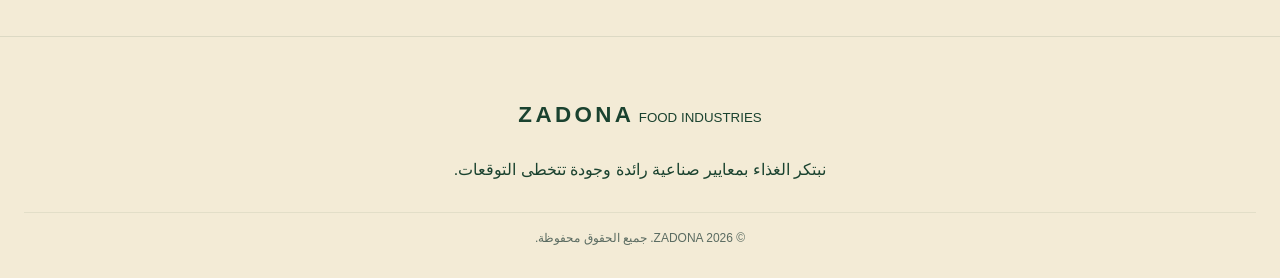
==== commit 41fa428b: "Update yogurt product image" ====
--- a/products.html
+++ b/products.html
@@ -79,7 +79,7 @@
             <span class="tag-category">ألبان</span>
           </div>
           <div class="card-visual">
-            <img src="./public/images/bottle.png" alt="لبن زبادي زادونا">
+            <img src="./public/images/yogurt-1kg.png" alt="لبن زبادي زادونا">
           </div>
           <div class="card-body">
             <h3>لبن زبادي بلدي ممتاز</h3>
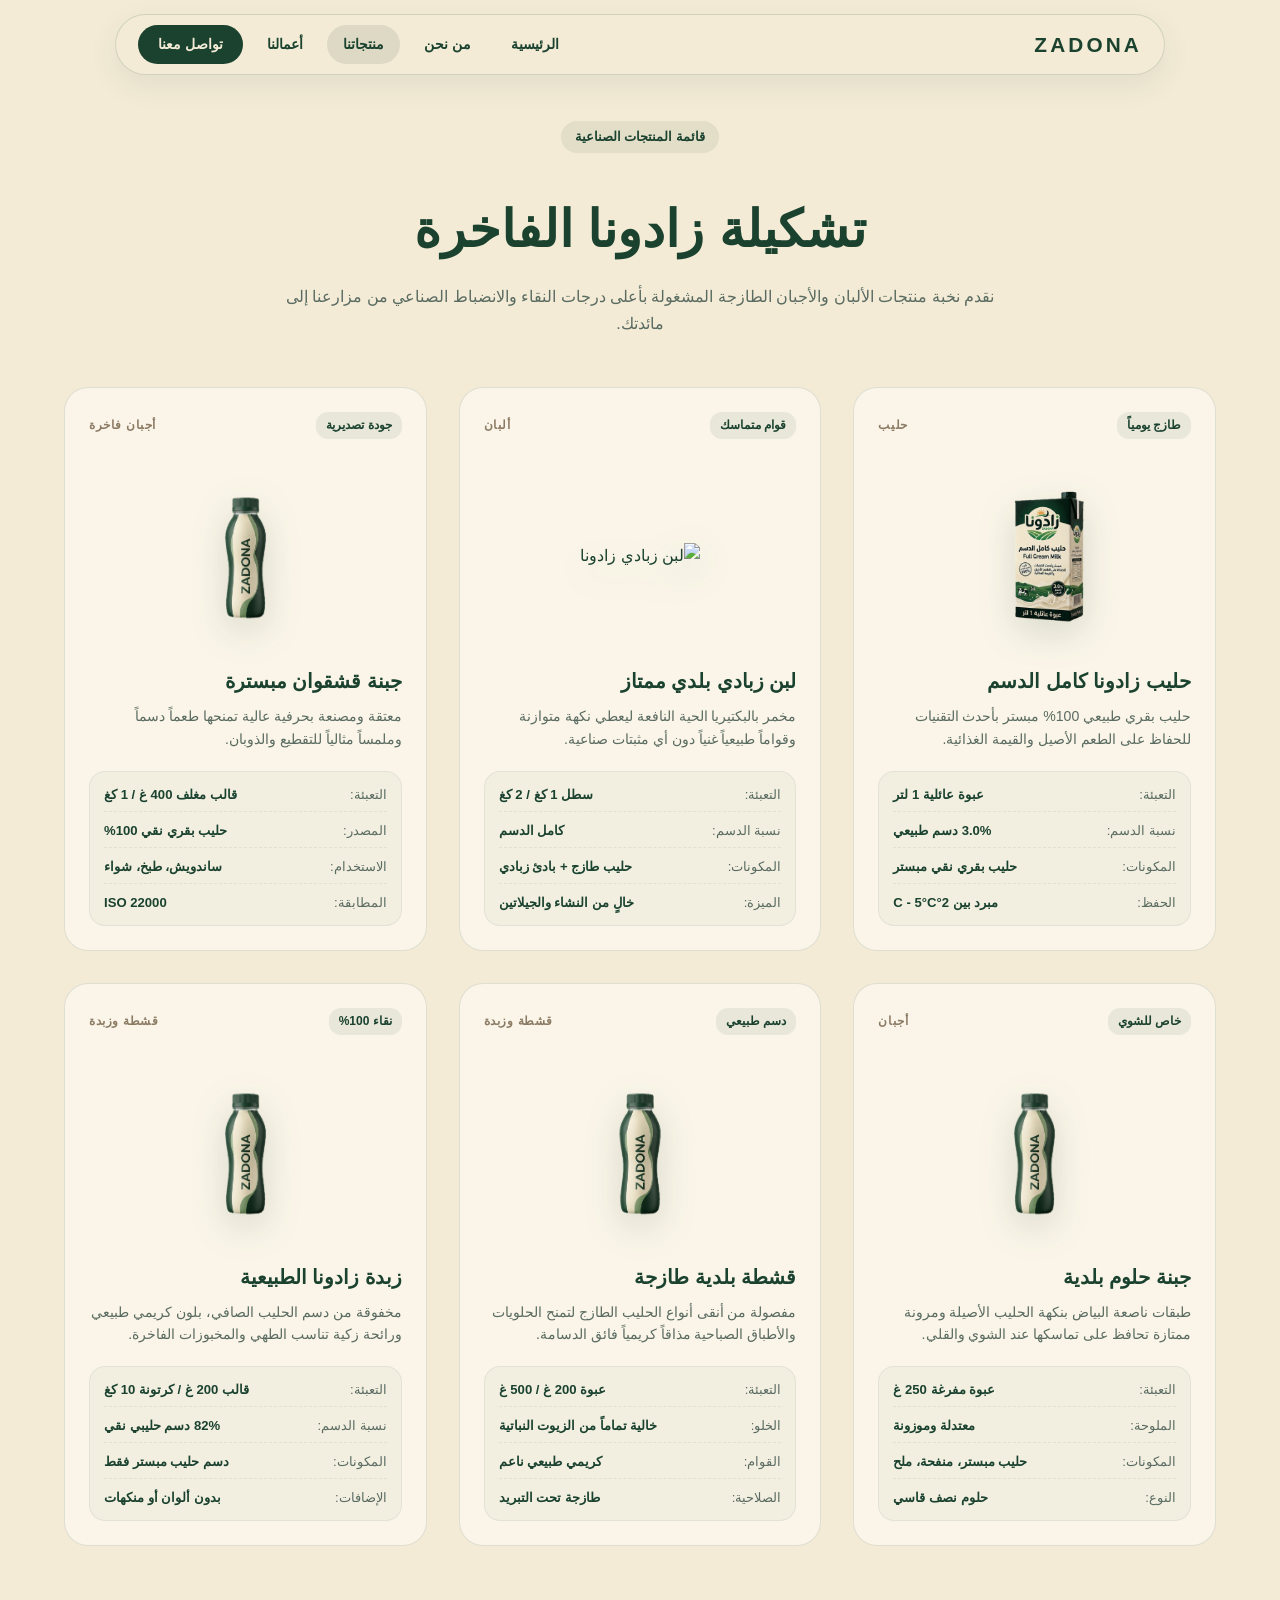
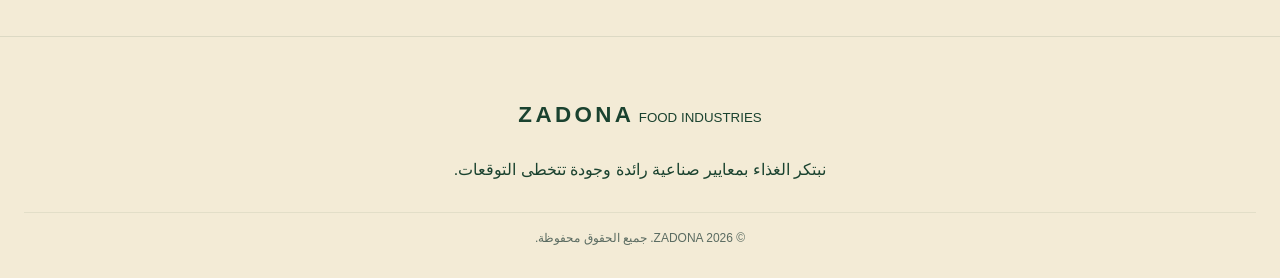
==== commit 1a571de5: "Fix yogurt image path" ====
--- a/products.html
+++ b/products.html
@@ -79,7 +79,7 @@
             <span class="tag-category">ألبان</span>
           </div>
           <div class="card-visual">
-            <img src="./public/images/yogurt-1kg.png" alt="لبن زبادي زادونا">
+            <img src="/images/yogurt-1kg.png" alt="لبن زبادي زادونا">
           </div>
           <div class="card-body">
             <h3>لبن زبادي بلدي ممتاز</h3>
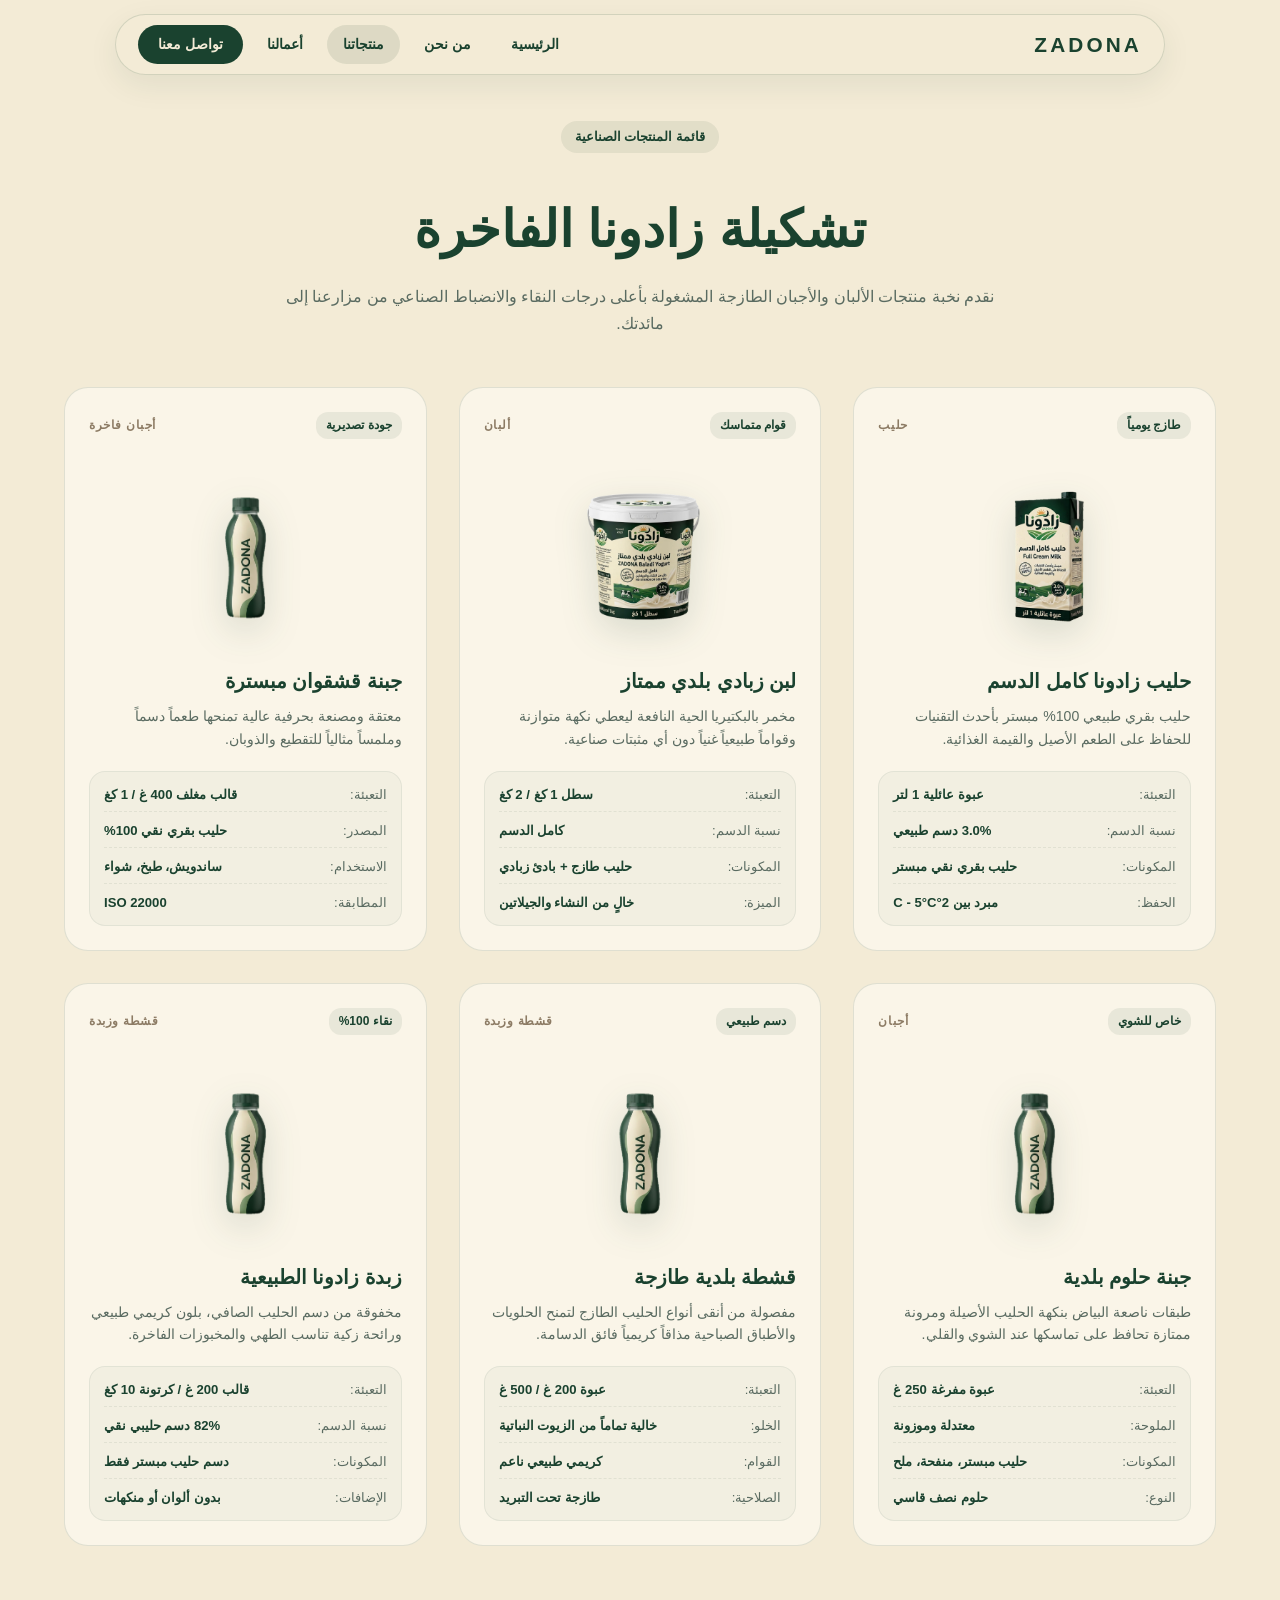
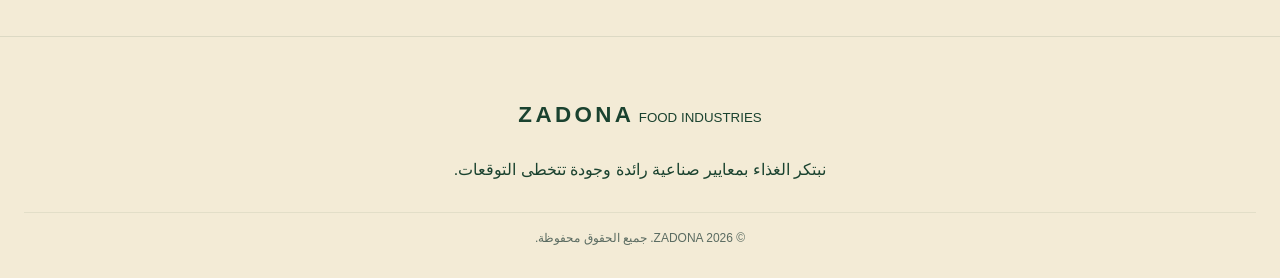
==== commit 89c5181c: "Update yogurt product image path and alt text" ====
--- a/products.html
+++ b/products.html
@@ -79,7 +79,7 @@
             <span class="tag-category">ألبان</span>
           </div>
           <div class="card-visual">
-            <img src="/images/yogurt-1kg.png" alt="لبن زبادي زادونا">
+            <img src="./public/images/yogurt-1kg.png" alt="لبن زبادي بلدي ممتاز">
           </div>
           <div class="card-body">
             <h3>لبن زبادي بلدي ممتاز</h3>
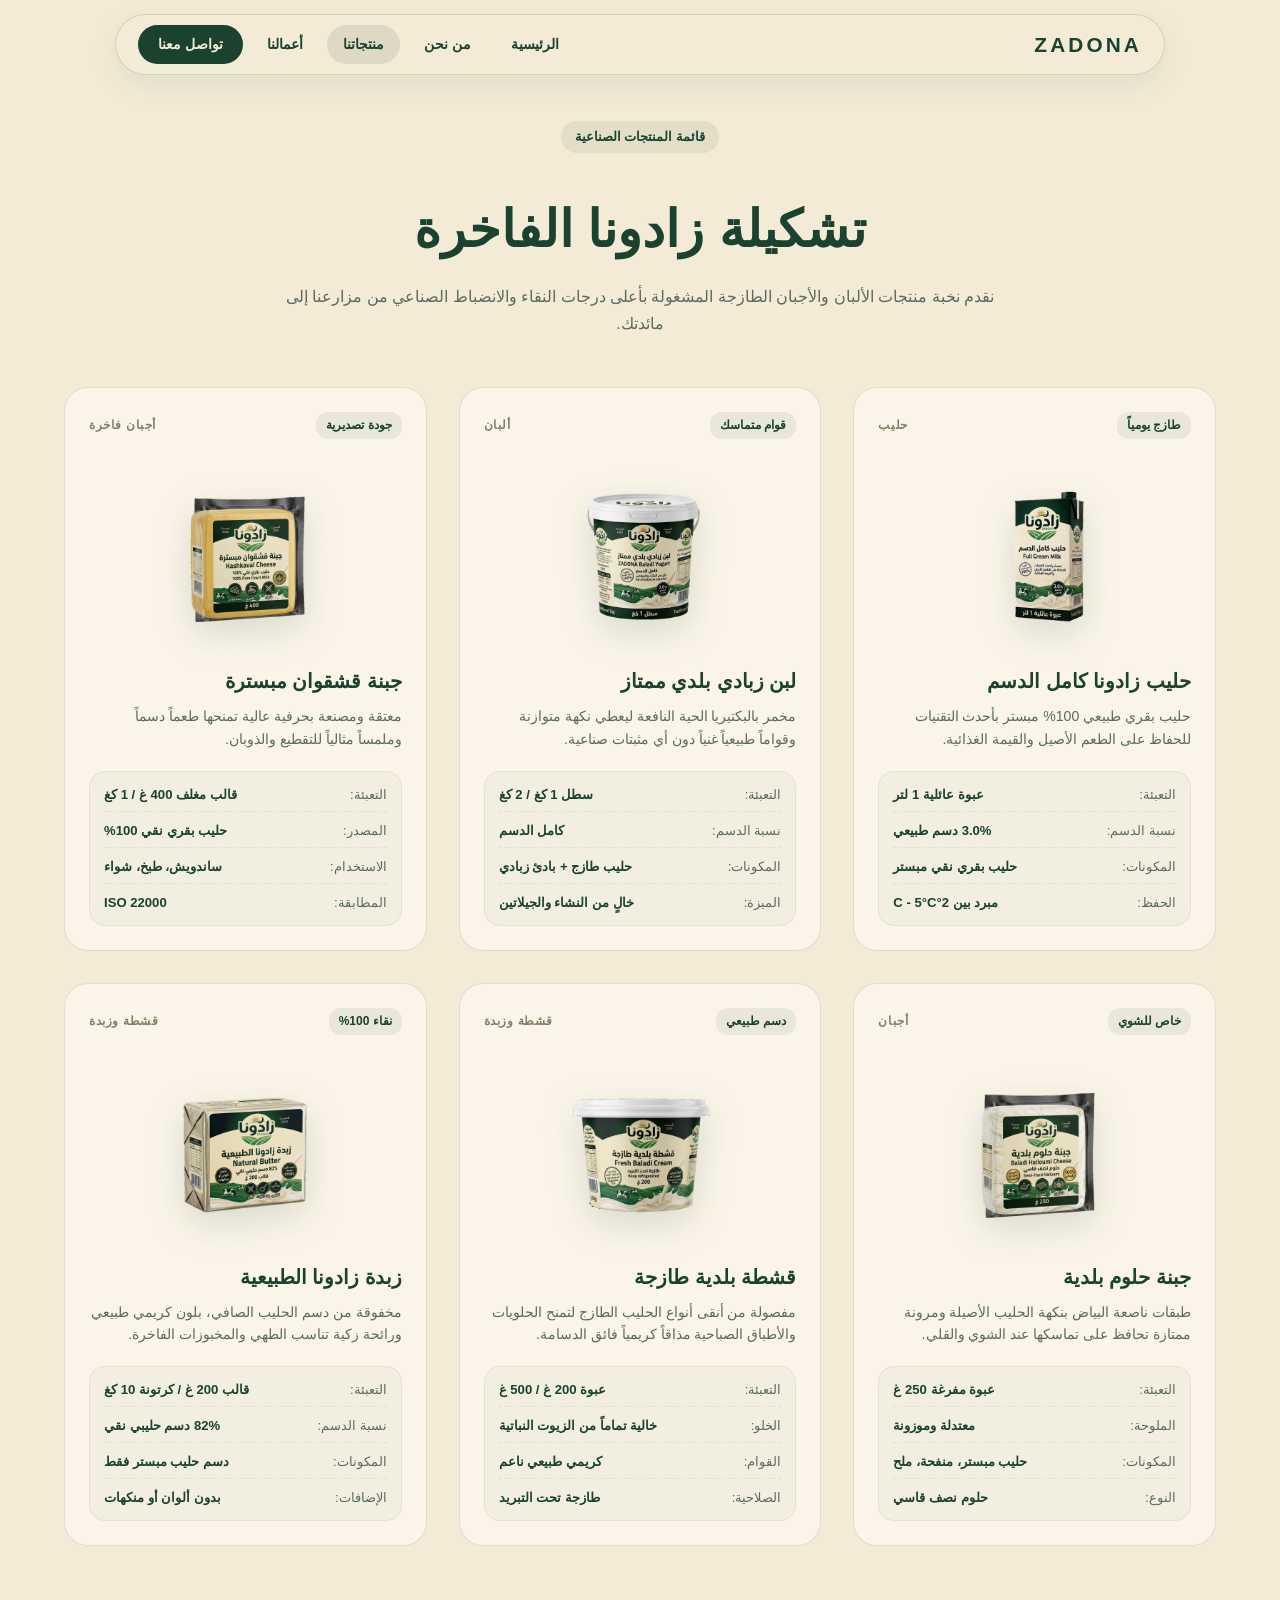
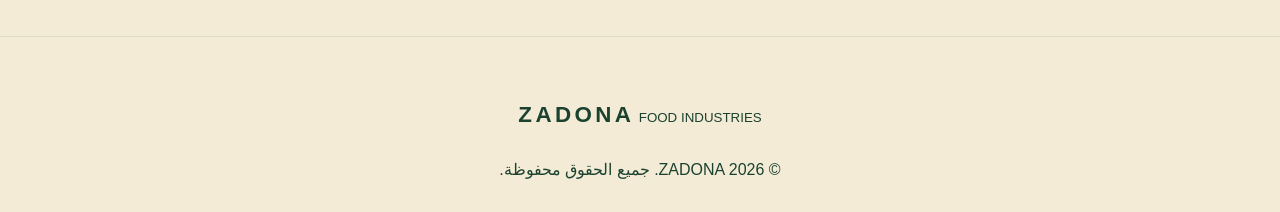
==== commit 9d08be76: "Update products catalog and image paths" ====
--- a/products.html
+++ b/products.html
@@ -4,7 +4,7 @@
   <meta charset="UTF-8">
   <meta name="viewport" content="width=device-width, initial-scale=1.0">
   <title>منتجاتنا | ZADONA</title>
-  <link rel="stylesheet" href="./style.css?v=3">
+  <link rel="stylesheet" href="./style.css?v=4">
 </head>
 <body>
 
@@ -34,7 +34,7 @@
       </div>
     </section>
 
-    <!-- شبكة المنتجات الفخمة -->
+    <!-- شبكة المنتجات الستة كاملة -->
     <section class="products-catalog">
       <div class="catalog-grid">
 
@@ -50,24 +50,11 @@
           <div class="card-body">
             <h3>حليب زادونا كامل الدسم</h3>
             <p class="card-brief">حليب بقري طبيعي 100% مبستر بأحدث التقنيات للحفاظ على الطعم الأصيل والقيمة الغذائية.</p>
-            
             <div class="spec-list">
-              <div class="spec-row">
-                <span>التعبئة:</span>
-                <strong>عبوة عائلية 1 لتر</strong>
-              </div>
-              <div class="spec-row">
-                <span>نسبة الدسم:</span>
-                <strong>3.0% دسم طبيعي</strong>
-              </div>
-              <div class="spec-row">
-                <span>المكونات:</span>
-                <strong>حليب بقري نقي مبستر</strong>
-              </div>
-              <div class="spec-row">
-                <span>الحفظ:</span>
-                <strong>مبرد بين 2°C - 5°C</strong>
-              </div>
+              <div class="spec-row"><span>التعبئة:</span><strong>عبوة عائلية 1 لتر</strong></div>
+              <div class="spec-row"><span>نسبة الدسم:</span><strong>3.0% دسم طبيعي</strong></div>
+              <div class="spec-row"><span>المكونات:</span><strong>حليب بقري نقي مبستر</strong></div>
+              <div class="spec-row"><span>الحفظ:</span><strong>مبرد بين 2°C - 5°C</strong></div>
             </div>
           </div>
         </div>
@@ -79,29 +66,16 @@
             <span class="tag-category">ألبان</span>
           </div>
           <div class="card-visual">
-            <img src="./public/images/yogurt-1kg.png" alt="لبن زبادي بلدي ممتاز">
+            <img src="./public/images/yogurt-1kg.png" alt="لبن زبادي زادونا">
           </div>
           <div class="card-body">
             <h3>لبن زبادي بلدي ممتاز</h3>
             <p class="card-brief">مخمر بالبكتيريا الحية النافعة ليعطي نكهة متوازنة وقواماً طبيعياً غنياً دون أي مثبتات صناعية.</p>
-            
             <div class="spec-list">
-              <div class="spec-row">
-                <span>التعبئة:</span>
-                <strong>سطل 1 كغ / 2 كغ</strong>
-              </div>
-              <div class="spec-row">
-                <span>نسبة الدسم:</span>
-                <strong>كامل الدسم</strong>
-              </div>
-              <div class="spec-row">
-                <span>المكونات:</span>
-                <strong>حليب طازج + بادئ زبادي</strong>
-              </div>
-              <div class="spec-row">
-                <span>الميزة:</span>
-                <strong>خالٍ من النشاء والجيلاتين</strong>
-              </div>
+              <div class="spec-row"><span>التعبئة:</span><strong>سطل 1 كغ / 2 كغ</strong></div>
+              <div class="spec-row"><span>نسبة الدسم:</span><strong>كامل الدسم</strong></div>
+              <div class="spec-row"><span>المكونات:</span><strong>حليب طازج + بادئ زبادي</strong></div>
+              <div class="spec-row"><span>الميزة:</span><strong>خالٍ من النشاء والجيلاتين</strong></div>
             </div>
           </div>
         </div>
@@ -113,29 +87,16 @@
             <span class="tag-category">أجبان فاخرة</span>
           </div>
           <div class="card-visual">
-            <img src="./public/images/bottle.png" alt="جبنة قشقوان زادونا">
+            <img src="./public/images/kashkaval.png" alt="جبنة قشقوان زادونا">
           </div>
           <div class="card-body">
             <h3>جبنة قشقوان مبسترة</h3>
             <p class="card-brief">معتقة ومصنعة بحرفية عالية تمنحها طعماً دسماً وملمساً مثالياً للتقطيع والذوبان.</p>
-            
             <div class="spec-list">
-              <div class="spec-row">
-                <span>التعبئة:</span>
-                <strong>قالب مغلف 400 غ / 1 كغ</strong>
-              </div>
-              <div class="spec-row">
-                <span>المصدر:</span>
-                <strong>حليب بقري نقي 100%</strong>
-              </div>
-              <div class="spec-row">
-                <span>الاستخدام:</span>
-                <strong>ساندويش، طبخ، شواء</strong>
-              </div>
-              <div class="spec-row">
-                <span>المطابقة:</span>
-                <strong>ISO 22000</strong>
-              </div>
+              <div class="spec-row"><span>التعبئة:</span><strong>قالب مغلف 400 غ / 1 كغ</strong></div>
+              <div class="spec-row"><span>المصدر:</span><strong>حليب بقري نقي 100%</strong></div>
+              <div class="spec-row"><span>الاستخدام:</span><strong>ساندويش، طبخ، شواء</strong></div>
+              <div class="spec-row"><span>المطابقة:</span><strong>ISO 22000</strong></div>
             </div>
           </div>
         </div>
@@ -147,29 +108,16 @@
             <span class="tag-category">أجبان</span>
           </div>
           <div class="card-visual">
-            <img src="./public/images/bottle.png" alt="جبنة حلوم زادونا">
+            <img src="./public/images/halloumi.png" alt="جبنة حلوم زادونا">
           </div>
           <div class="card-body">
             <h3>جبنة حلوم بلدية</h3>
             <p class="card-brief">طبقات ناصعة البياض بنكهة الحليب الأصيلة ومرونة ممتازة تحافظ على تماسكها عند الشوي والقلي.</p>
-            
             <div class="spec-list">
-              <div class="spec-row">
-                <span>التعبئة:</span>
-                <strong>عبوة مفرغة 250 غ</strong>
-              </div>
-              <div class="spec-row">
-                <span>الملوحة:</span>
-                <strong>معتدلة وموزونة</strong>
-              </div>
-              <div class="spec-row">
-                <span>المكونات:</span>
-                <strong>حليب مبستر، منفحة، ملح</strong>
-              </div>
-              <div class="spec-row">
-                <span>النوع:</span>
-                <strong>حلوم نصف قاسي</strong>
-              </div>
+              <div class="spec-row"><span>التعبئة:</span><strong>عبوة مفرغة 250 غ</strong></div>
+              <div class="spec-row"><span>الملوحة:</span><strong>معتدلة وموزونة</strong></div>
+              <div class="spec-row"><span>المكونات:</span><strong>حليب مبستر، منفحة، ملح</strong></div>
+              <div class="spec-row"><span>النوع:</span><strong>حلوم نصف قاسي</strong></div>
             </div>
           </div>
         </div>
@@ -181,29 +129,16 @@
             <span class="tag-category">قشطة وزبدة</span>
           </div>
           <div class="card-visual">
-            <img src="./public/images/bottle.png" alt="قشطة زادونا">
+            <img src="./public/images/cream.png" alt="قشطة زادونا">
           </div>
           <div class="card-body">
             <h3>قشطة بلدية طازجة</h3>
             <p class="card-brief">مفصولة من أنقى أنواع الحليب الطازج لتمنح الحلويات والأطباق الصباحية مذاقاً كريمياً فائق الدسامة.</p>
-            
             <div class="spec-list">
-              <div class="spec-row">
-                <span>التعبئة:</span>
-                <strong>عبوة 200 غ / 500 غ</strong>
-              </div>
-              <div class="spec-row">
-                <span>الخلو:</span>
-                <strong>خالية تماماً من الزيوت النباتية</strong>
-              </div>
-              <div class="spec-row">
-                <span>القوام:</span>
-                <strong>كريمي طبيعي ناعم</strong>
-              </div>
-              <div class="spec-row">
-                <span>الصلاحية:</span>
-                <strong>طازجة تحت التبريد</strong>
-              </div>
+              <div class="spec-row"><span>التعبئة:</span><strong>عبوة 200 غ / 500 غ</strong></div>
+              <div class="spec-row"><span>الخلو:</span><strong>خالية تماماً من الزيوت النباتية</strong></div>
+              <div class="spec-row"><span>القوام:</span><strong>كريمي طبيعي ناعم</strong></div>
+              <div class="spec-row"><span>الصلاحية:</span><strong>طازجة تحت التبريد</strong></div>
             </div>
           </div>
         </div>
@@ -215,29 +150,16 @@
             <span class="tag-category">قشطة وزبدة</span>
           </div>
           <div class="card-visual">
-            <img src="./public/images/bottle.png" alt="زبدة زادونا">
+            <img src="./public/images/butter.png" alt="زبدة زادونا">
           </div>
           <div class="card-body">
             <h3>زبدة زادونا الطبيعية</h3>
             <p class="card-brief">مخفوقة من دسم الحليب الصافي، بلون كريمي طبيعي ورائحة زكية تناسب الطهي والمخبوزات الفاخرة.</p>
-            
             <div class="spec-list">
-              <div class="spec-row">
-                <span>التعبئة:</span>
-                <strong>قالب 200 غ / كرتونة 10 كغ</strong>
-              </div>
-              <div class="spec-row">
-                <span>نسبة الدسم:</span>
-                <strong>82% دسم حليبي نقي</strong>
-              </div>
-              <div class="spec-row">
-                <span>المكونات:</span>
-                <strong>دسم حليب مبستر فقط</strong>
-              </div>
-              <div class="spec-row">
-                <span>الإضافات:</span>
-                <strong>بدون ألوان أو منكهات</strong>
-              </div>
+              <div class="spec-row"><span>التعبئة:</span><strong>قالب 200 غ / كرتونة 10 كغ</strong></div>
+              <div class="spec-row"><span>نسبة الدسم:</span><strong>82% دسم حليبي نقي</strong></div>
+              <div class="spec-row"><span>المكونات:</span><strong>دسم حليب مبستر فقط</strong></div>
+              <div class="spec-row"><span>الإضافات:</span><strong>بدون ألوان أو منكهات</strong></div>
             </div>
           </div>
         </div>
@@ -253,12 +175,9 @@
         <span class="brand-name">ZADONA</span>
         <small class="brand-sub">FOOD INDUSTRIES</small>
       </div>
-      <p class="footer-desc">نبتكر الغذاء بمعايير صناعية رائدة وجودة تتخطى التوقعات.</p>
-    </div>
-    <div class="footer-bottom">
       <p class="footer-rights">© ZADONA 2026. جميع الحقوق محفوظة.</p>
     </div>
   </footer>
 
 </body>
-</html>
+</html>
